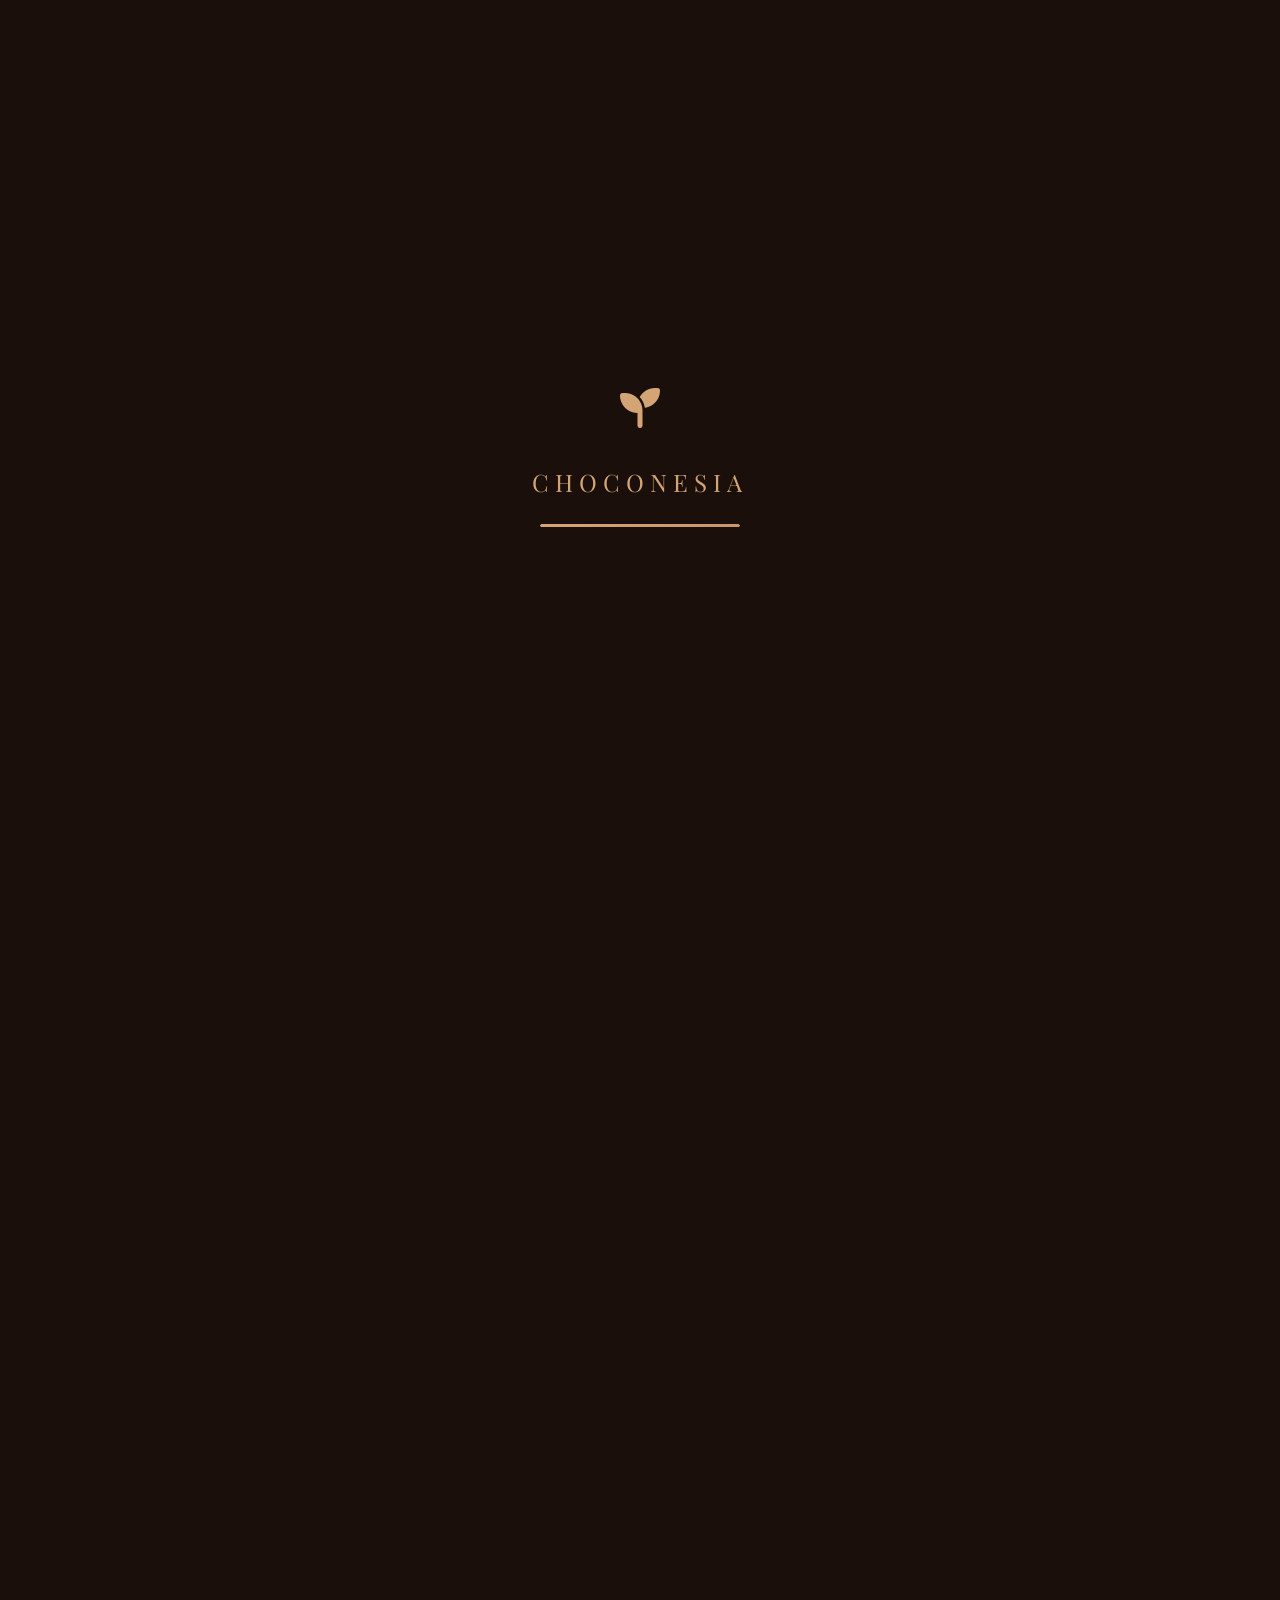
==== index.html @ 1f9de623 "first commit" ====
<!DOCTYPE html>
<html lang="id" data-theme="dark">

<head>
  <meta charset="UTF-8">
  <meta name="viewport" content="width=device-width, initial-scale=1.0">
  <title>ChocoNesia — Cokelat Premium Nusantara</title>
  <meta name="description"
    content="ChocoNesia — Platform digital premium untuk hilirisasi kakao Indonesia. Dari petani lokal ke konsumen global.">
  <link rel="preconnect" href="https://fonts.googleapis.com">
  <link
    href="https://fonts.googleapis.com/css2?family=Playfair+Display:wght@400;600;700&family=Inter:wght@300;400;500;600;700&display=swap"
    rel="stylesheet">
  <link rel="stylesheet" href="https://cdn.jsdelivr.net/npm/locomotive-scroll@4.1.4/dist/locomotive-scroll.min.css">
  <link rel="stylesheet" href="https://cdnjs.cloudflare.com/ajax/libs/font-awesome/6.5.1/css/all.min.css">
  <link rel="stylesheet" href="css/style.css">
</head>

<body>
  <!-- LOADING SCREEN -->
  <div id="loading-screen">
    <div class="loader-bean">
      <i class="fas fa-seedling"></i>
    </div>
    <p class="loader-text">ChocoNesia</p>
    <div class="loader-bar">
      <div class="loader-bar-fill"></div>
    </div>
  </div>

  <!-- NAVBAR -->
  <nav id="navbar">
    <div class="nav-inner container">
      <a href="#hero" class="nav-logo">
        <i class="fas fa-crown"></i> ChocoNesia
      </a>
      <ul id="nav-menu" class="nav-menu">
        <li><a href="#hero" class="nav-link">Beranda</a></li>
        <li><a href="#products" class="nav-link">Produk</a></li>
        <li><a href="#about" class="nav-link">Tentang</a></li>
        <li><a href="#timeline" class="nav-link">Proses</a></li>
        <li><a href="#testimonials" class="nav-link">Testimoni</a></li>
        <li><a href="#faq" class="nav-link">FAQ</a></li>
        <li><a href="#contact" class="nav-link">Kontak</a></li>
      </ul>
      <div class="nav-actions">
        <button id="theme-toggle" class="theme-btn" aria-label="Toggle theme">
          <i class="fas fa-moon"></i>
        </button>
        <button id="hamburger" class="hamburger" aria-label="Menu">
          <span></span><span></span><span></span>
        </button>
      </div>
    </div>
  </nav>
  <div id="scroll-bar" class="scroll-bar"></div>

  <div data-scroll-container id="scroll-container">

    <!-- HERO -->
    <section id="hero" class="hero">
      <div class="hero-particles" id="hero-particles"></div>
      <div class="container hero-content">
        <span class="hero-badge">Premium Chocolate Since 2024</span>
        <h1 class="hero-title">
          Cokelat Premium<br>
          <span class="hero-title-accent">Nusantara</span>
        </h1>
        <p class="hero-desc">
          Menghubungkan petani kakao Indonesia dengan dunia melalui cokelat premium<br>
          berkualitas internasional — dari biji ke batangan cokelat.
        </p>
        <div class="hero-actions">
          <a href="#products" class="btn-primary">Jelajahi Produk <i class="fas fa-arrow-right"></i></a>
          <a href="#about" class="btn-outline">Tentang Kami <i class="fas fa-play-circle"></i></a>
        </div>
      </div>
      <!-- Cocoa Bean 3D -->
      <div class="cocoa-bean bean-main" data-depth="1.0" data-rotate="30"></div>
      <div class="cocoa-bean bean-lg-1" data-depth="0.85" data-rotate="-25"></div>
      <div class="cocoa-bean bean-lg-2" data-depth="0.8" data-rotate="50"></div>
      <div class="cocoa-bean bean-md-1" data-depth="0.65" data-rotate="10"></div>
      <div class="cocoa-bean bean-md-2" data-depth="0.6" data-rotate="-40"></div>
      <div class="cocoa-bean bean-md-3" data-depth="0.55" data-rotate="60"></div>
      <div class="cocoa-bean bean-sm-1" data-depth="0.4" data-rotate="-15"></div>
      <div class="cocoa-bean bean-sm-2" data-depth="0.35" data-rotate="20"></div>
      <div class="cocoa-bean bean-tn-1" data-depth="0.2" data-rotate="-55"></div>
      <div class="cocoa-bean bean-tn-2" data-depth="0.15" data-rotate="35"></div>
      <div class="scroll-indicator">
        <span>Scroll</span>
        <i class="fas fa-chevron-down"></i>
      </div>
    </section>

    <!-- PRODUCTS -->
    <section id="products" class="section products">
      <div class="container">
        <div class="section-header">
          <span class="section-tag">Koleksi</span>
          <h2>Produk Premium Kami</h2>
          <p>Setiap produk dibuat dari kakao pilihan petani Indonesia dengan standar kualitas internasional.</p>
        </div>
        <div id="products-grid" class="products-grid"></div>
      </div>
    </section>

    <!-- ABOUT -->
    <section id="about" class="section about">
      <div class="container">
        <div class="about-grid">
          <div class="about-image">
            <div class="about-img-wrapper">
              <img src="https://cdn.britannica.com/60/190360-050-0A5E06CB/Cocoa-powder-cocoa-beans.jpg" alt="Cocoa beans"
                loading="lazy">
              <div class="about-exp-badge">
                <span class="about-exp-num">12+</span>
                <span>Tahun Pengalaman</span>
              </div>
            </div>
          </div>
          <div class="about-text">
            <span class="section-tag">Tentang Kami</span>
            <h2>Membangun Ekosistem Kakao Indonesia</h2>
            <p>ChocoNesia lahir dari keprihatinan terhadap ketimpangan dalam industri kakao Indonesia. Selama
              bertahun-tahun, petani kakao hanya menerima sebagian kecil dari nilai produk akhir, sementara sebagian
              besar dinikmati oleh negara lain.</p>
            <p>Kami hadir sebagai platform digital premium yang menghubungkan petani kakao Nusantara dengan konsumen
              global — memastikan setiap biji kakao dihargai dengan layak.</p>
            <div class="about-stats">
              <div><strong>500+</strong><span>Petani Binaan</span></div>
              <div><strong>15</strong><span>Daerah Asal</span></div>
              <div><strong>50+</strong><span>Produk Premium</span></div>
            </div>
          </div>
        </div>
      </div>
    </section>

    <!-- TIMELINE -->
    <section id="timeline" class="section timeline">
      <div class="container">
        <div class="section-header">
          <span class="section-tag">Proses</span>
          <h2>Perjalanan Biji Kakao</h2>
          <p>Dari perkebunan petani mandiri hingga menjadi produk cokelat premium di tangan konsumen.</p>
        </div>
        <div id="timeline-container" class="timeline-container"></div>
      </div>
    </section>

    <!-- STATISTICS -->
    <section id="statistics" class="section statistics">
      <div class="container">
        <div class="section-header">
          <span class="section-tag">Data</span>
          <h2>Produksi Kakao Nasional</h2>
          <p>Indonesia adalah salah satu produsen kakao terbesar di dunia, dengan potensi yang terus dikembangkan
            melalui inovasi dan hilirisasi.</p>
        </div>
        <div class="stats-grid">
          <div class="stat-card">
            <i class="fas fa-seedling"></i>
            <span class="counter-number" data-target="1.5">0</span>
            <span class="stat-unit">Juta Ton</span>
            <p>Produksi Tahunan</p>
          </div>
          <div class="stat-card">
            <i class="fas fa-users"></i>
            <span class="counter-number" data-target="1.8">0</span>
            <span class="stat-unit">Juta</span>
            <p>Petani Kakao</p>
          </div>
          <div class="stat-card">
            <i class="fas fa-globe-asia"></i>
            <span class="counter-number" data-target="3">0</span>
            <span class="stat-unit">Terbesar</span>
            <p>Produsen Dunia</p>
          </div>
        </div>
        <canvas id="production-chart" width="1100" height="400"></canvas>
      </div>
    </section>

    <!-- TESTIMONIALS -->
    <section id="testimonials" class="section testimonials">
      <div class="container">
        <div class="section-header">
          <span class="section-tag">Testimoni</span>
          <h2>Kata Mereka Tentang ChocoNesia</h2>
          <p>Dari chef internasional hingga petani lokal — semua merasakan dampak positif ChocoNesia.</p>
        </div>
        <div id="testimonials-grid" class="testimonials-grid"></div>
      </div>
    </section>

    <!-- FAQ -->
    <section id="faq" class="section faq">
      <div class="container">
        <div class="section-header">
          <span class="section-tag">Tanya Jawab</span>
          <h2>Pertanyaan Umum</h2>
          <p>Temukan jawaban untuk pertanyaan yang sering diajukan tentang ChocoNesia.</p>
        </div>
        <div id="faq-list" class="faq-list"></div>
      </div>
    </section>

    <!-- CONTACT -->
    <section id="contact" class="section contact">
      <div class="container">
        <div class="contact-grid">
          <div class="contact-info">
            <span class="section-tag">Kontak</span>
            <h2>Terhubung Dengan Kami</h2>
            <p>Punya pertanyaan atau ingin bermitra? Jangan ragu untuk menghubungi tim ChocoNesia.</p>
            <div class="contact-item"><i class="fas fa-map-marker-alt"></i><span>Jakarta, Indonesia</span></div>
            <div class="contact-item"><i class="fas fa-envelope"></i><span>hello@choconesia.id</span></div>
            <div class="contact-item"><i class="fas fa-phone"></i><span>+62 812 3456 7890</span></div>
          </div>
          <form class="contact-form">
            <input type="text" placeholder="Nama Anda" required>
            <input type="email" placeholder="Email Anda" required>
            <textarea rows="4" placeholder="Pesan Anda" required></textarea>
            <button type="submit" class="btn-primary">Kirim Pesan <i class="fas fa-paper-plane"></i></button>
          </form>
        </div>
      </div>
    </section>

    <!-- FOOTER -->
    <footer class="footer">
      <div class="container footer-grid">
        <div class="footer-brand">
          <i class="fas fa-crown footer-logo-icon"></i>
          <h3>ChocoNesia</h3>
          <p>Premium Chocolate Nusantara — menghubungkan petani kakao Indonesia dengan dunia.</p>
          <div class="footer-social">
            <a href="#" aria-label="Instagram"><i class="fab fa-instagram"></i></a>
            <a href="#" aria-label="Facebook"><i class="fab fa-facebook-f"></i></a>
            <a href="#" aria-label="Twitter"><i class="fab fa-twitter"></i></a>
            <a href="#" aria-label="TikTok"><i class="fab fa-tiktok"></i></a>
          </div>
        </div>
        <div class="footer-links">
          <h4>Navigasi</h4>
          <a href="#hero">Beranda</a>
          <a href="#products">Produk</a>
          <a href="#about">Tentang</a>
          <a href="#timeline">Proses</a>
          <a href="#faq">FAQ</a>
        </div>
        <div class="footer-links">
          <h4>Layanan</h4>
          <a href="#">Pemesanan</a>
          <a href="#">Pengiriman</a>
          <a href="#">Retur</a>
          <a href="#">Mitra Petani</a>
        </div>
        <div class="footer-newsletter">
          <h4>Newsletter</h4>
          <p>Dapatkan info terbaru tentang produk dan inovasi kakao.</p>
          <div class="newsletter-form">
            <input type="email" placeholder="Email Anda">
            <button><i class="fas fa-arrow-right"></i></button>
          </div>
        </div>
      </div>
      <div class="footer-bottom">
        <p>&copy; 2026 ChocoNesia. All rights reserved. Dibuat dengan <i class="fas fa-heart"></i> untuk kakao
          Indonesia.</p>
      </div>
    </footer>

  </div>

  <!-- PRODUCT MODAL -->
  <div id="product-modal" class="modal">
    <div class="modal-overlay"></div>
    <div class="modal-content">
      <button id="modal-close" class="modal-close"><i class="fas fa-times"></i></button>
      <div id="modal-body"></div>
    </div>
  </div>

  <!-- BACK TO TOP -->
  <button id="back-to-top" class="back-to-top"><i class="fas fa-arrow-up"></i></button>

  <script src="https://cdn.jsdelivr.net/npm/chart.js@4.4.0/dist/chart.umd.min.js"></script>
  <script src="https://cdnjs.cloudflare.com/ajax/libs/vanilla-tilt/1.8.1/vanilla-tilt.min.js"></script>
  <script src="https://cdnjs.cloudflare.com/ajax/libs/gsap/3.12.5/gsap.min.js"></script>
  <script src="https://cdnjs.cloudflare.com/ajax/libs/gsap/3.12.5/ScrollTrigger.min.js"></script>
  <script src="https://cdn.jsdelivr.net/npm/locomotive-scroll@4.1.4/dist/locomotive-scroll.min.js"></script>
  <script src="js/script.js"></script>
</body>

</html>
---- css/style.css ----
/* ===== RESET & BASE ===== */
/* Menghapus margin/padding bawaan browser */
*, *::before, *::after {
  margin: 0;
  padding: 0;
  box-sizing: border-box;
}

html {
  scroll-behavior: smooth;
  overflow-x: hidden;
}

body {
  font-family: 'Inter', sans-serif;
  font-size: 17px;
  line-height: 1.8;
  background: var(--bg-primary);
  color: var(--text-primary);
  transition: background .5s ease, color .5s ease;
  overflow-x: hidden;
}

body.loading {
  overflow: hidden;
  height: 100vh;
}

img {
  max-width: 100%;
  display: block;
}

a {
  text-decoration: none;
  color: inherit;
}

ul {
  list-style: none;
}

button {
  cursor: pointer;
  border: none;
  background: none;
  font-family: inherit;
  font-size: inherit;
}

/* Container biar konten ga nempel ke tepi */
.container {
  width: 100%;
  max-width: 1200px;
  margin: 0 auto;
  padding: 0 24px;
}

/* Setiap section dikasih jarak atas-bawah */
.section {
  padding: 100px 0;
}

/* Header di setiap section (judul + deskripsi) */
.section-header {
  text-align: center;
  max-width: 640px;
  margin: 0 auto 60px;
}

.section-header h2 {
  font-family: 'Playfair Display', serif;
  font-size: clamp(28px, 4vw, 42px);
  color: var(--heading-color);
  margin-bottom: 14px;
  line-height: 1.3;
}

.section-header p {
  color: var(--text-secondary);
  font-size: 17px;
  line-height: 1.8;
}

/* Label kecil di atas judul section (contoh: "Koleksi", "Tentang Kami") */
.section-tag {
  display: inline-block;
  font-size: 13px;
  font-weight: 600;
  letter-spacing: 3px;
  text-transform: uppercase;
  color: var(--accent);
  margin-bottom: 12px;
}

/* ===== CSS VARIABLES ===== */
/* --bg-primary: warna latar utama */
/* --bg-secondary: warna latar kedua (selang-seling biar ga monoton) */
/* --accent: warna aksen (cokelat emas) */

:root {
  --bg-primary: #faf0e6;
  --bg-secondary: #f5e6d3;
  --bg-card: #ffffff;
  --text-primary: #2c1810;
  --text-secondary: #7a5a4a;
  --heading-color: #2c1810;
  --accent: #c9956b;
  --accent-hover: #b8855a;
  --accent-light: rgba(201, 149, 107, 0.12);
  --border-color: rgba(44, 24, 16, 0.08);
  --shadow: 0 4px 24px rgba(44, 24, 16, 0.06);
  --shadow-hover: 0 12px 48px rgba(44, 24, 16, 0.12);
  --navbar-bg: rgba(250, 240, 230, 0.85);
  --nav-link-hover: #c9956b;
  --modal-overlay: rgba(44, 24, 16, 0.5);
  --footer-bg: #2c1810;
  --footer-text: #d4a574;
  --btn-primary-text: #2c1810;
  --hero-overlay: linear-gradient(180deg, rgba(250,240,230,0) 0%, transparent 50%, rgba(250,240,230,0.4) 100%);
  --section-gradient: linear-gradient(180deg, var(--bg-secondary), var(--bg-primary));
  --section-gradient-alt: linear-gradient(180deg, var(--bg-primary), var(--bg-secondary));
}

/* Mode gelap: semua warna jadi lebih soft */
[data-theme="dark"] {
  --bg-primary: #1a0f0a;
  --bg-secondary: #2c1810;
  --bg-card: #3d2217;
  --text-primary: #f5e6d3;
  --text-secondary: #c4a692;
  --heading-color: #f5e6d3;
  --accent: #d4a574;
  --accent-hover: #c9956b;
  --accent-light: rgba(212, 165, 116, 0.12);
  --border-color: rgba(245, 230, 211, 0.08);
  --shadow: 0 4px 24px rgba(0, 0, 0, 0.2);
  --shadow-hover: 0 12px 48px rgba(0, 0, 0, 0.3);
  --navbar-bg: rgba(26, 15, 10, 0.85);
  --nav-link-hover: #d4a574;
  --modal-overlay: rgba(0, 0, 0, 0.6);
  --footer-bg: #0d0705;
  --footer-text: #c9956b;
  --btn-primary-text: #2c1810;
  --hero-overlay: linear-gradient(180deg, rgba(26,15,10,0) 0%, transparent 50%, rgba(26,15,10,0.6) 100%);
  --section-gradient: linear-gradient(180deg, var(--bg-secondary), var(--bg-primary));
  --section-gradient-alt: linear-gradient(180deg, var(--bg-primary), var(--bg-secondary));
}

/* ===== LOADING SCREEN ===== */
/* Tampilan "ChocoNesia" saat pertama buka website */
#loading-screen {
  position: fixed;
  inset: 0;
  z-index: 10000;
  display: flex;
  flex-direction: column;
  align-items: center;
  justify-content: center;
  background: var(--bg-primary);
  transition: opacity .6s ease, visibility .6s ease;
}

#loading-screen.loaded {
  opacity: 0;
  visibility: hidden;
  pointer-events: none;
}

.loader-bean {
  font-size: 40px;
  color: var(--accent);
  animation: loaderPulse 1s ease-in-out infinite;
}

@keyframes loaderPulse {
  0%, 100% { transform: scale(1); }
  50% { transform: scale(1.25); }
}

.loader-text {
  font-family: 'Playfair Display', serif;
  font-size: 24px;
  color: var(--accent);
  margin-top: 16px;
  letter-spacing: 6px;
  text-transform: uppercase;
}

.loader-bar {
  width: 200px;
  height: 3px;
  background: var(--border-color);
  border-radius: 2px;
  margin-top: 20px;
  overflow: hidden;
}

.loader-bar-fill {
  width: 0;
  height: 100%;
  background: linear-gradient(90deg, var(--accent), #c9956b);
  border-radius: 2px;
  animation: loaderFill 2s ease forwards;
}

@keyframes loaderFill {
  0% { width: 0%; }
  100% { width: 100%; }
}

/* ===== NAVBAR ===== */
/* Navigasi di atas, bentuknya pill (rounded) */
#navbar {
  position: fixed;
  top: 20px;
  left: 24px;
  right: 24px;
  z-index: 9999;
  display: flex;
  justify-content: center;
  transition: all .4s ease;
  pointer-events: none;
}

.nav-inner {
  width: 100%;
  max-width: 1200px;
  display: flex;
  align-items: center;
  justify-content: space-between;
  padding: 10px 24px;
  border-radius: 100px;
  background: transparent;
  border: 1px solid var(--border-color);
  transition: all .4s ease;
  position: relative;
  pointer-events: auto;
  overflow: hidden;
}

/* Efek kaca (glassmorphism) pas discroll */
#navbar.scrolled .nav-inner {
  background: var(--navbar-bg);
  backdrop-filter: blur(24px);
  -webkit-backdrop-filter: blur(24px);
  box-shadow: var(--shadow);
  border-color: var(--accent-light);
}

.nav-logo {
  font-family: 'Playfair Display', serif;
  font-size: 22px;
  font-weight: 700;
  display: flex;
  align-items: center;
  gap: 10px;
  color: var(--heading-color);
}

.nav-logo i {
  color: var(--accent);
  font-size: 18px;
}

.nav-menu {
  display: flex;
  align-items: center;
  gap: 24px;
}

.nav-link {
  font-size: 14px;
  font-weight: 500;
  color: var(--text-secondary);
  transition: color .3s;
  position: relative;
  padding: 4px 0;
}

/* Garis bawah pas hover/aktif */
.nav-link::after {
  content: '';
  position: absolute;
  bottom: 0;
  left: 0;
  width: 0;
  height: 2px;
  background: var(--accent);
  transition: width .3s;
  border-radius: 2px;
}

.nav-link:hover,
.nav-link.active {
  color: var(--nav-link-hover);
}

.nav-link.active::after,
.nav-link:hover::after {
  width: 100%;
}

.nav-actions {
  display: flex;
  align-items: center;
  gap: 10px;
}

/* Tombol ganti tema (dark/light) */
.theme-btn {
  width: 38px;
  height: 38px;
  display: flex;
  align-items: center;
  justify-content: center;
  border-radius: 50%;
  color: var(--text-secondary);
  font-size: 16px;
  transition: all .3s;
  background: var(--accent-light);
}

.theme-btn:hover {
  color: var(--accent);
  background: var(--accent-light);
}

/* Tombol menu (hamburger) untuk HP */
.hamburger {
  display: none;
  flex-direction: column;
  gap: 5px;
  padding: 4px;
  cursor: pointer;
}

.hamburger span {
  width: 24px;
  height: 2px;
  background: var(--heading-color);
  border-radius: 2px;
  transition: all .3s;
}

.hamburger.active span:nth-child(1) {
  transform: rotate(45deg) translate(5px, 5px);
}

.hamburger.active span:nth-child(2) {
  opacity: 0;
}

.hamburger.active span:nth-child(3) {
  transform: rotate(-45deg) translate(5px, -5px);
}

/* Progress bar di atas halaman */
.scroll-bar {
  position: fixed;
  top: 0;
  left: 0;
  height: 3px;
  background: var(--accent);
  width: 0;
  transition: width .1s;
  z-index: 10000;
  border-radius: 0 2px 2px 0;
}

/* ===== HERO ===== */
/* Bagian pertama yang dilihat user */
.hero {
  min-height: 100vh;
  display: flex;
  align-items: center;
  justify-content: center;
  position: relative;
  overflow: hidden;
  background: var(--bg-primary);
  perspective: 1000px;
}

/* Lapisan overlay biar teks lebih terbaca */
.hero::before {
  content: '';
  position: absolute;
  inset: 0;
  background: var(--hero-overlay);
  z-index: 1;
}

.hero-particles {
  position: absolute;
  inset: 0;
  z-index: 1;
  pointer-events: none;
}

.particle {
  position: absolute;
  border-radius: 50%;
  background: var(--accent);
  opacity: 0;
  animation: particleFloat 8s ease-in-out infinite;
}

@keyframes particleFloat {
  0%, 100% { opacity: 0; transform: translateY(0); }
  25% { opacity: 0.4; transform: translateY(-30px); }
  50% { opacity: 0.2; transform: translateY(-60px); }
  75% { opacity: 0.3; transform: translateY(-30px); }
}

.hero-content {
  position: relative;
  z-index: 2;
  text-align: center;
  max-width: 800px;
  padding-top: 80px;
}

.hero-badge {
  display: inline-block;
  padding: 8px 20px;
  background: var(--accent-light);
  color: var(--accent);
  font-size: 13px;
  font-weight: 600;
  letter-spacing: 2px;
  text-transform: uppercase;
  border-radius: 100px;
  margin-bottom: 24px;
}

.hero-title {
  font-family: 'Playfair Display', serif;
  font-size: clamp(36px, 6vw, 72px);
  font-weight: 700;
  color: var(--heading-color);
  line-height: 1.1;
  margin-bottom: 20px;
}

.hero-title-accent {
  background: linear-gradient(135deg, var(--accent), #b8855a);
  -webkit-background-clip: text;
  -webkit-text-fill-color: transparent;
  background-clip: text;
}

.hero-desc {
  font-size: clamp(15px, 1.2vw, 18px);
  color: var(--text-secondary);
  line-height: 1.8;
  margin-bottom: 36px;
}

.hero-actions {
  display: flex;
  gap: 16px;
  justify-content: center;
  flex-wrap: wrap;
}

/* Tombol utama */
.btn-primary {
  display: inline-flex;
  align-items: center;
  gap: 8px;
  padding: 14px 32px;
  background: var(--accent);
  color: var(--btn-primary-text);
  font-weight: 600;
  font-size: 15px;
  border-radius: 100px;
  transition: all .3s;
  border: 2px solid var(--accent);
}

.btn-primary:hover {
  background: var(--accent-hover);
  transform: translateY(-2px);
  box-shadow: 0 8px 24px rgba(201, 149, 107, 0.3);
}

/* Tombol outline (border aja) */
.btn-outline {
  display: inline-flex;
  align-items: center;
  gap: 8px;
  padding: 14px 32px;
  color: var(--accent);
  font-weight: 600;
  font-size: 15px;
  border-radius: 100px;
  transition: all .3s;
  border: 2px solid var(--accent);
}

.btn-outline:hover {
  background: var(--accent);
  color: var(--btn-primary-text);
  transform: translateY(-2px);
}

/* Animasi panah "Scroll" di bawah hero */
.scroll-indicator {
  position: absolute;
  bottom: 40px;
  left: 50%;
  transform: translateX(-50%);
  z-index: 2;
  display: flex;
  flex-direction: column;
  align-items: center;
  gap: 6px;
  color: var(--text-secondary);
  font-size: 12px;
  letter-spacing: 2px;
  text-transform: uppercase;
  animation: bounce 2s infinite;
}

@keyframes bounce {
  0%, 100% { transform: translateX(-50%) translateY(0); }
  50% { transform: translateX(-50%) translateY(8px); }
}

/* ===== COCOA BEANS ===== */
/* Biji kakao yang melayang di hero */
.cocoa-bean {
  position: absolute;
  z-index: 1;
  pointer-events: none;
  will-change: transform;
  border-radius: 50% 50% 50% 50% / 60% 60% 40% 40%;
  background: radial-gradient(ellipse at 35% 30%, #a0522d, #5c2e1a 45%, #3b1a0e 75%, #241009);
  box-shadow: inset -6px -4px 16px rgba(0, 0, 0, 0.5), inset 3px 3px 12px rgba(255, 200, 150, 0.08), 0 12px 40px rgba(0, 0, 0, 0.3);
  overflow: hidden;
}

/* Garis tengah biji kakao */
.cocoa-bean::before {
  content: '';
  position: absolute;
  top: 12%;
  left: 47%;
  width: 6%;
  height: 76%;
  background: linear-gradient(180deg, rgba(0, 0, 0, 0.15), rgba(0, 0, 0, 0.4) 30%, rgba(0, 0, 0, 0.5) 70%, rgba(0, 0, 0, 0.2));
  border-radius: 50%;
  transform: translateX(-50%);
  box-shadow: 2px 0 4px rgba(255, 255, 255, 0.04), -1px 0 3px rgba(0, 0, 0, 0.2);
}

/* Pantulan cahaya di biji kakao */
.cocoa-bean::after {
  content: '';
  position: absolute;
  top: 18%;
  left: 30%;
  width: 18%;
  height: 22%;
  background: radial-gradient(ellipse, rgba(255, 220, 180, 0.10), transparent 70%);
  border-radius: 50%;
  transform: rotate(-25deg);
}

/* Ukuran dan posisi masing-masing biji kakao */
.bean-main { top: 5%; right: 2%; width: 240px; height: 130px; opacity: 1; }
.bean-main::before { top: 10%; height: 80%; }
.bean-lg-1 { top: 18%; left: 3%; width: 170px; height: 92px; opacity: 0.85; }
.bean-lg-2 { bottom: 15%; right: 4%; width: 160px; height: 86px; opacity: 0.8; }
.bean-md-1 { top: 38%; left: 7%; width: 130px; height: 70px; opacity: 0.65; }
.bean-md-2 { top: 10%; right: 28%; width: 120px; height: 65px; opacity: 0.6; }
.bean-md-3 { bottom: 30%; left: 12%; width: 110px; height: 60px; opacity: 0.55; }
.bean-sm-1 { top: 52%; right: 2%; width: 80px; height: 44px; opacity: 0.4; }
.bean-sm-2 { bottom: 8%; left: 28%; width: 70px; height: 38px; opacity: 0.35; }
.bean-tn-1 { top: 2%; left: 20%; width: 50px; height: 28px; opacity: 0.2; }
.bean-tn-2 { bottom: 40%; right: 22%; width: 40px; height: 22px; opacity: 0.15; }

/* ===== PRODUCTS ===== */
/* Grid produk cokelat */
.products {
  background: var(--bg-secondary);
}

.products-grid {
  display: grid;
  grid-template-columns: repeat(auto-fill, minmax(260px, 1fr));
  gap: 28px;
}

.product-card {
  background: var(--bg-card);
  border-radius: 20px;
  overflow: hidden;
  box-shadow: var(--shadow);
  transition: all .4s;
  cursor: pointer;
  padding: 24px;
  text-align: center;
  border: 1px solid var(--border-color);
}

.product-card:hover {
  transform: translateY(-8px);
  box-shadow: var(--shadow-hover);
}

.product-card img {
  width: 100%;
  height: 200px;
  object-fit: cover;
  border-radius: 14px;
  margin-bottom: 18px;
}

.product-card h3 {
  font-family: 'Playfair Display', serif;
  font-size: 18px;
  color: var(--heading-color);
  margin-bottom: 8px;
}

.product-desc {
  font-size: 14px;
  color: var(--text-secondary);
  margin-bottom: 14px;
  line-height: 1.7;
  display: -webkit-box;
  -webkit-line-clamp: 2;
  -webkit-box-orient: vertical;
  overflow: hidden;
}

.product-price {
  display: block;
  font-size: 20px;
  font-weight: 700;
  color: var(--accent);
  margin-bottom: 16px;
}

.btn-detail {
  padding: 10px 24px;
  background: var(--accent);
  color: var(--btn-primary-text);
  font-weight: 600;
  font-size: 14px;
  border-radius: 100px;
  transition: all .3s;
  border: 2px solid var(--accent);
}

.btn-detail:hover {
  background: var(--accent-hover);
  transform: translateY(-2px);
}

/* ===== MODAL ===== */
/* Popup detail produk */
.modal {
  position: fixed;
  inset: 0;
  z-index: 10001;
  display: flex;
  align-items: center;
  justify-content: center;
  opacity: 0;
  visibility: hidden;
  transition: all .4s;
}

.modal.active {
  opacity: 1;
  visibility: visible;
}

.modal-overlay {
  position: absolute;
  inset: 0;
  background: var(--modal-overlay);
}

.modal-content {
  position: relative;
  background: var(--bg-card);
  border-radius: 24px;
  padding: 40px;
  max-width: 520px;
  width: 90%;
  max-height: 85vh;
  overflow-y: auto;
  box-shadow: 0 24px 80px rgba(0, 0, 0, 0.3);
  transform: scale(0.9) translateY(20px);
  transition: all .4s;
  border: 1px solid var(--border-color);
}

.modal.active .modal-content {
  transform: scale(1) translateY(0);
}

.modal-close {
  position: absolute;
  top: 16px;
  right: 20px;
  font-size: 22px;
  color: var(--text-secondary);
  transition: color .3s;
  z-index: 2;
  width: 36px;
  height: 36px;
  display: flex;
  align-items: center;
  justify-content: center;
  border-radius: 50%;
  background: var(--bg-secondary);
}

.modal-close:hover {
  color: var(--accent);
}

#modal-body img {
  width: 100%;
  height: 220px;
  object-fit: cover;
  border-radius: 14px;
  margin-bottom: 20px;
}

#modal-body h2 {
  font-family: 'Playfair Display', serif;
  font-size: 24px;
  color: var(--heading-color);
  margin-bottom: 8px;
}

.modal-price {
  font-size: 22px;
  font-weight: 700;
  color: var(--accent);
  margin-bottom: 14px;
}

.modal-desc {
  color: var(--text-secondary);
  font-size: 15px;
  line-height: 1.7;
  margin-bottom: 18px;
}

.modal-list {
  list-style: disc;
  padding-left: 20px;
}

.modal-list li {
  color: var(--text-secondary);
  padding: 4px 0;
  font-size: 14px;
}

/* ===== ABOUT ===== */
/* Section tentang perusahaan */
.about-grid {
  display: grid;
  grid-template-columns: 1fr 1fr;
  gap: 60px;
  align-items: center;
}

.about-img-wrapper {
  position: relative;
  border-radius: 24px;
  overflow: hidden;
  box-shadow: var(--shadow);
}

.about-img-wrapper img {
  width: 100%;
  height: 420px;
  object-fit: cover;
  transition: transform .6s;
}

.about-img-wrapper:hover img {
  transform: scale(1.04);
}

.about-exp-badge {
  position: absolute;
  bottom: 24px;
  right: 24px;
  background: var(--accent);
  color: var(--btn-primary-text);
  padding: 16px 20px;
  border-radius: 16px;
  text-align: center;
}

.about-exp-num {
  display: block;
  font-size: 28px;
  font-weight: 700;
  font-family: 'Playfair Display', serif;
}

.about-exp-badge span:last-child {
  font-size: 11px;
  font-weight: 500;
  text-transform: uppercase;
  letter-spacing: 1px;
}

.about-text h2 {
  font-family: 'Playfair Display', serif;
  font-size: clamp(24px, 3.5vw, 38px);
  color: var(--heading-color);
  margin: 12px 0 16px;
  line-height: 1.2;
}

.about-text p {
  color: var(--text-secondary);
  font-size: 16px;
  line-height: 1.8;
  margin-bottom: 12px;
}

.about-stats {
  display: grid;
  grid-template-columns: repeat(3, 1fr);
  gap: 16px;
  margin-top: 24px;
}

.about-stats div {
  background: var(--accent-light);
  padding: 16px;
  border-radius: 14px;
  text-align: center;
}

.about-stats strong {
  display: block;
  font-family: 'Playfair Display', serif;
  font-size: 22px;
  color: var(--accent);
}

.about-stats span {
  font-size: 12px;
  color: var(--text-secondary);
  letter-spacing: 1px;
  text-transform: uppercase;
}

/* ===== TIMELINE ===== */
/* Garis waktu perjalanan biji kakao */
.timeline {
  background: var(--bg-secondary);
}

.timeline-container {
  position: relative;
  max-width: 800px;
  margin: 0 auto;
  padding: 0 20px;
}

/* Garis vertikal di tengah */
.timeline-container::before {
  content: '';
  position: absolute;
  left: 50%;
  transform: translateX(-50%);
  width: 3px;
  height: 100%;
  background: linear-gradient(180deg, var(--accent), transparent);
}

.timeline-item {
  display: flex;
  align-items: flex-start;
  margin-bottom: 48px;
  position: relative;
}

/* Titik bulat di garis timeline */
.timeline-item::before {
  content: '';
  position: absolute;
  left: 50%;
  transform: translateX(-50%);
  width: 16px;
  height: 16px;
  background: var(--accent);
  border-radius: 50%;
  top: 8px;
  z-index: 2;
  border: 4px solid var(--bg-secondary);
  box-shadow: 0 0 0 2px var(--accent), 0 0 0 6px rgba(0,0,0,0.06);
}

/* Bergantian kiri-kanan */
.timeline-item:nth-child(odd) {
  flex-direction: row;
  padding-right: calc(50% + 40px);
}

.timeline-item:nth-child(even) {
  flex-direction: row-reverse;
  padding-left: calc(50% + 40px);
}

.timeline-content {
  background: var(--bg-card);
  padding: 24px;
  border-radius: 16px;
  box-shadow: var(--shadow);
  border: 1px solid var(--border-color);
  width: 100%;
  opacity: 0;
  transform: translateY(20px);
  transition: all .6s ease;
}

.timeline-item.revealed .timeline-content {
  opacity: 1;
  transform: translateY(0);
}

.timeline-year {
  font-size: 12px;
  font-weight: 600;
  color: var(--accent);
  letter-spacing: 2px;
  text-transform: uppercase;
}

.timeline-content h3 {
  font-family: 'Playfair Display', serif;
  font-size: 18px;
  color: var(--heading-color);
  margin: 6px 0 8px;
}

.timeline-content p {
  font-size: 15px;
  color: var(--text-secondary);
  line-height: 1.7;
}

.timeline-icon {
  position: absolute;
  top: 4px;
  left: 50%;
  transform: translateX(-50%);
  width: 40px;
  height: 40px;
  display: flex;
  align-items: center;
  justify-content: center;
  border-radius: 50%;
  font-size: 16px;
  color: var(--accent);
  z-index: 3;
  margin-top: -28px;
}

/* ===== STATISTICS ===== */
/* Data produksi kakao */
.statistics {
  background: var(--section-gradient-alt);
}

.stats-grid {
  display: grid;
  grid-template-columns: repeat(3, 1fr);
  gap: 24px;
  max-width: 800px;
  margin: 0 auto 48px;
}

.stat-card {
  text-align: center;
  background: var(--bg-card);
  padding: 32px 20px;
  border-radius: 20px;
  box-shadow: var(--shadow);
  border: 1px solid var(--border-color);
  transition: all .4s;
}

.stat-card:hover {
  transform: translateY(-6px);
  box-shadow: var(--shadow-hover);
}

.stat-card i {
  font-size: 36px;
  color: var(--accent);
  margin-bottom: 12px;
}

.stat-card .counter-number {
  display: block;
  font-family: 'Playfair Display', serif;
  font-size: clamp(32px, 4vw, 48px);
  font-weight: 700;
  color: var(--heading-color);
}

.stat-unit {
  font-size: 14px;
  font-weight: 500;
  color: var(--accent);
  text-transform: uppercase;
  letter-spacing: 1px;
}

.stat-card p {
  font-size: 14px;
  color: var(--text-secondary);
  margin-top: 6px;
}

/* Grafik produksi */
#production-chart {
  max-width: 100%;
  display: block;
  border-radius: 12px;
}

/* ===== TESTIMONIALS ===== */
/* Kata orang tentang ChocoNesia */
.testimonials {
  background: linear-gradient(180deg, var(--bg-secondary), var(--bg-primary));
}

.testimonials-grid {
  display: grid;
  grid-template-columns: repeat(auto-fill, minmax(300px, 1fr));
  gap: 28px;
}

.testimonial-card {
  background: var(--bg-card);
  padding: 32px;
  border-radius: 20px;
  box-shadow: var(--shadow);
  border: 1px solid var(--border-color);
  transition: all .4s;
  position: relative;
}

.testimonial-card:hover {
  transform: translateY(-6px);
  box-shadow: var(--shadow-hover);
}

.quote {
  font-size: 60px;
  color: var(--accent);
  line-height: 1;
  margin-bottom: -16px;
  font-family: 'Playfair Display', serif;
  opacity: 0.4;
}

.testimonial-card p {
  color: var(--text-secondary);
  font-size: 15px;
  line-height: 1.8;
  margin-bottom: 20px;
  font-style: italic;
}

.testimonial-author {
  display: flex;
  align-items: center;
  gap: 14px;
  padding-top: 16px;
  border-top: 1px solid var(--border-color);
}

.avatar {
  width: 48px;
  height: 48px;
  border-radius: 50%;
  object-fit: cover;
  border: 2px solid var(--accent);
}

.testimonial-author h4 {
  font-size: 15px;
  color: var(--heading-color);
}

.testimonial-author span {
  font-size: 12px;
  color: var(--text-secondary);
}

/* ===== FAQ ===== */
/* Pertanyaan yang sering ditanyakan */
.faq {
  background: var(--bg-primary);
}

.faq-list {
  max-width: 720px;
  margin: 0 auto;
}

.faq-item {
  border: 1px solid var(--border-color);
  border-radius: 16px;
  margin-bottom: 12px;
  overflow: hidden;
  background: var(--bg-card);
  transition: all .3s;
}

.faq-item:hover {
  border-color: var(--accent);
}

.faq-question {
  width: 100%;
  display: flex;
  align-items: center;
  justify-content: space-between;
  padding: 18px 24px;
  font-size: 16px;
  font-weight: 500;
  color: var(--heading-color);
  text-align: left;
  transition: all .3s;
}

.faq-question:hover {
  color: var(--accent);
}

.faq-icon {
  font-size: 14px;
  transition: transform .3s;
  color: var(--accent);
}

.faq-item.active .faq-icon {
  transform: rotate(45deg);
}

/* Jawaban (di-hidden, muncul pas diklik) */
.faq-answer {
  max-height: 0;
  overflow: hidden;
  transition: max-height .4s ease;
}

.faq-answer-inner {
  padding: 0 24px 18px;
  font-size: 15px;
  color: var(--text-secondary);
  line-height: 1.8;
}

/* ===== CONTACT ===== */
.contact {
  background: var(--bg-secondary);
}

.contact-grid {
  display: grid;
  grid-template-columns: 1fr 1fr;
  gap: 60px;
}

.contact-info h2 {
  font-family: 'Playfair Display', serif;
  font-size: clamp(24px, 3vw, 36px);
  color: var(--heading-color);
  margin: 12px 0 16px;
  line-height: 1.2;
}

.contact-info > p {
  color: var(--text-secondary);
  font-size: 16px;
  line-height: 1.8;
  margin-bottom: 24px;
}

.contact-item {
  display: flex;
  align-items: center;
  gap: 14px;
  padding: 10px 0;
  color: var(--text-secondary);
  font-size: 15px;
}

.contact-item i {
  width: 20px;
  color: var(--accent);
  font-size: 18px;
}

/* Form kontak */
.contact-form {
  display: flex;
  flex-direction: column;
  gap: 16px;
}

.contact-form input,
.contact-form textarea {
  padding: 14px 18px;
  border: 2px solid var(--border-color);
  border-radius: 12px;
  font-size: 15px;
  font-family: 'Inter', sans-serif;
  background: var(--bg-primary);
  color: var(--text-primary);
  transition: all .3s;
  outline: none;
}

.contact-form input:focus,
.contact-form textarea:focus {
  border-color: var(--accent);
}

.contact-form input::placeholder,
.contact-form textarea::placeholder {
  color: var(--text-secondary);
  opacity: 0.6;
}

.contact-form .btn-primary {
  align-self: flex-start;
  border: none;
}

/* ===== FOOTER ===== */
.footer {
  background: var(--footer-bg);
  color: var(--footer-text);
  padding: 60px 0 0;
}

.footer-grid {
  display: grid;
  grid-template-columns: 2fr 1fr 1fr 1.5fr;
  gap: 40px;
}

.footer-brand h3 {
  font-family: 'Playfair Display', serif;
  font-size: 22px;
  margin: 12px 0 8px;
}

.footer-brand p {
  font-size: 14px;
  line-height: 1.7;
  opacity: 0.8;
}

.footer-logo-icon {
  font-size: 28px;
  color: var(--accent);
}

.footer-social {
  display: flex;
  gap: 12px;
  margin-top: 16px;
}

.footer-social a {
  width: 40px;
  height: 40px;
  display: flex;
  align-items: center;
  justify-content: center;
  border-radius: 50%;
  background: rgba(212, 165, 116, 0.1);
  color: var(--accent);
  transition: all .3s;
  font-size: 16px;
}

.footer-social a:hover {
  background: var(--accent);
  color: var(--footer-bg);
}

.footer-links h4 {
  font-size: 15px;
  font-weight: 600;
  margin-bottom: 16px;
  color: #f5e6d3;
}

.footer-links a {
  display: block;
  font-size: 14px;
  padding: 5px 0;
  opacity: 0.7;
  transition: all .3s;
}

.footer-links a:hover {
  opacity: 1;
  color: var(--accent);
  padding-left: 6px;
}

.footer-newsletter h4 {
  font-size: 15px;
  font-weight: 600;
  margin-bottom: 12px;
  color: #f5e6d3;
}

.footer-newsletter p {
  font-size: 14px;
  opacity: 0.7;
  margin-bottom: 14px;
  line-height: 1.7;
}

.newsletter-form {
  display: flex;
  border: 1px solid rgba(212, 165, 116, 0.2);
  border-radius: 100px;
  overflow: hidden;
}

.newsletter-form input {
  flex: 1;
  padding: 12px 16px;
  border: none;
  background: transparent;
  color: #f5e6d3;
  font-size: 14px;
  font-family: 'Inter', sans-serif;
  outline: none;
}

.newsletter-form input::placeholder {
  color: rgba(212, 165, 116, 0.4);
}

.newsletter-form button {
  padding: 12px 18px;
  background: var(--accent);
  color: var(--footer-bg);
  font-size: 16px;
  transition: all .3s;
}

.newsletter-form button:hover {
  background: var(--accent-hover);
}

.footer-bottom {
  text-align: center;
  padding: 24px 0;
  margin-top: 40px;
  border-top: 1px solid rgba(212, 165, 116, 0.1);
}

.footer-bottom p {
  font-size: 13px;
  opacity: 0.6;
}

.footer-bottom i {
  color: var(--accent);
}

/* ===== BACK TO TOP ===== */
/* Tombol kembali ke atas */
.back-to-top {
  position: fixed;
  bottom: 30px;
  right: 30px;
  width: 48px;
  height: 48px;
  border-radius: 50%;
  background: var(--accent);
  color: var(--btn-primary-text);
  font-size: 18px;
  display: flex;
  align-items: center;
  justify-content: center;
  box-shadow: 0 4px 16px rgba(201, 149, 107, 0.3);
  z-index: 999;
  opacity: 0;
  visibility: hidden;
  transform: translateY(12px);
  transition: all .3s;
}

.back-to-top.visible {
  opacity: 1;
  visibility: visible;
  transform: translateY(0);
}

.back-to-top:hover {
  background: var(--accent-hover);
  transform: translateY(-3px);
}

/* ===== RESPONSIVE ===== */
/* Tablet */
@media (max-width: 992px) {
  .about-grid,
  .contact-grid,
  .footer-grid {
    grid-template-columns: 1fr;
    gap: 40px;
  }
  .footer-grid {
    grid-template-columns: 1fr 1fr;
  }
  .cocoa-bean {
    display: none;
  }
  .bean-main {
    display: block;
  }
}

/* HP */
@media (max-width: 768px) {
  #navbar {
    top: 12px;
    left: 12px;
    right: 12px;
  }
  .nav-inner {
    padding: 8px 16px;
  }
  .nav-menu {
    position: fixed;
    top: 0;
    right: -100%;
    width: 280px;
    height: 100vh;
    background: var(--bg-primary);
    flex-direction: column;
    padding: 80px 28px 32px;
    gap: 20px;
    transition: right .4s;
    box-shadow: -8px 0 40px rgba(0, 0, 0, 0.15);
    z-index: 9998;
  }
  .nav-menu.active {
    right: 0;
  }
  .hamburger {
    display: flex;
  }
  .nav-link {
    font-size: 15px;
  }
  .hero-actions {
    flex-direction: column;
    align-items: center;
  }
  .about-grid,
  .contact-grid {
    grid-template-columns: 1fr;
    gap: 32px;
  }
  .stats-grid {
    grid-template-columns: 1fr;
    max-width: 360px;
  }
  .products-grid {
    grid-template-columns: repeat(auto-fill, minmax(220px, 1fr));
  }
  .timeline-item:nth-child(odd),
  .timeline-item:nth-child(even) {
    padding: 0 0 0 40px;
    flex-direction: row;
  }
  .timeline-container::before {
    left: 20px;
    transform: none;
  }
  .timeline-item::before {
    left: 20px;
    transform: none;
  }
  .timeline-icon {
    left: 20px;
    transform: none;
    margin-top: -28px;
  }
  .footer-grid {
    grid-template-columns: 1fr;
  }
  .section {
    padding: 60px 0;
  }
  .section-header {
    margin-bottom: 40px;
  }
}

/* HP kecil */
@media (max-width: 480px) {
  #navbar {
    top: 8px;
    left: 8px;
    right: 8px;
  }
  .nav-inner {
    padding: 6px 12px;
  }
  .nav-logo {
    font-size: 18px;
  }
  .nav-logo i {
    font-size: 15px;
  }
  .theme-btn {
    width: 34px;
    height: 34px;
    font-size: 14px;
  }
  .hero-title {
    font-size: clamp(28px, 10vw, 40px);
  }
  .products-grid {
    grid-template-columns: 1fr;
  }
  .testimonials-grid {
    grid-template-columns: 1fr;
  }
  .modal-content {
    padding: 24px;
  }
}

/* ===== LOCOMOTIVE SCROLLBAR ===== */
/* Scrollbar kustom untuk Locomotive Scroll */
.c-scrollbar {
  width: 6px;
}

.c-scrollbar_thumb {
  background: var(--accent);
  opacity: 0.3;
  border-radius: 3px;
  width: 4px;
  margin: 0 1px;
  transition: opacity .3s;
}

.c-scrollbar:hover .c-scrollbar_thumb {
  opacity: 0.6;
}

.has-scroll-scrolling .c-scrollbar_thumb {
  opacity: 0.5;
}
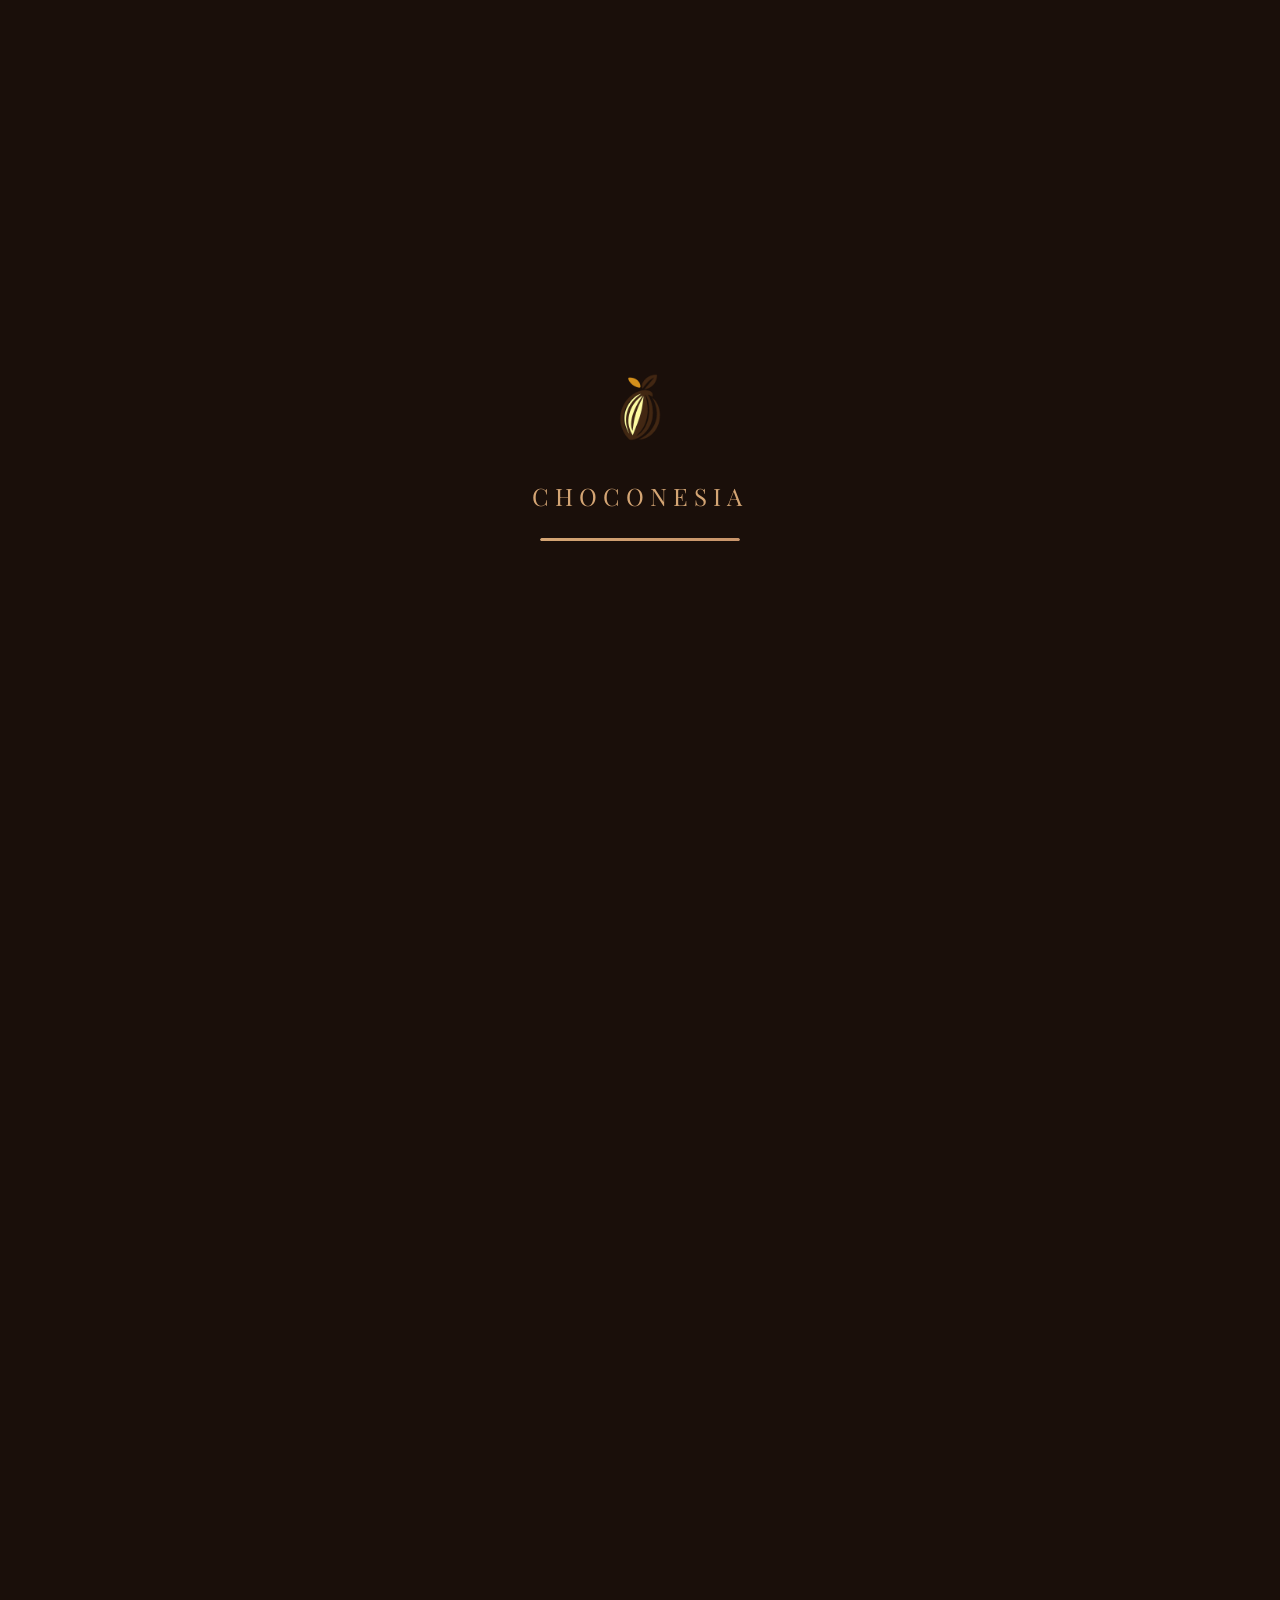
==== commit f9e3f115: "Menambahkan halaman produk" ====
--- a/index.html
+++ b/index.html
@@ -14,13 +14,15 @@
   <link rel="stylesheet" href="https://cdn.jsdelivr.net/npm/locomotive-scroll@4.1.4/dist/locomotive-scroll.min.css">
   <link rel="stylesheet" href="https://cdnjs.cloudflare.com/ajax/libs/font-awesome/6.5.1/css/all.min.css">
   <link rel="stylesheet" href="css/style.css">
+  <link rel="icon" href="logo/cocoa-icon-fix-fix.png">
 </head>
 
 <body>
   <!-- LOADING SCREEN -->
   <div id="loading-screen">
     <div class="loader-bean">
-      <i class="fas fa-seedling"></i>
+      <!-- <i class="fas fa-seedling"></i> -->
+       <img src="images/cocoa-removebg.png" alt="">
     </div>
     <p class="loader-text">ChocoNesia</p>
     <div class="loader-bar">
@@ -36,7 +38,7 @@
       </a>
       <ul id="nav-menu" class="nav-menu">
         <li><a href="#hero" class="nav-link">Beranda</a></li>
-        <li><a href="#products" class="nav-link">Produk</a></li>
+        <li><a href="produk.html" class="nav-link nav-to-produk">Produk</a></li>
         <li><a href="#about" class="nav-link">Tentang</a></li>
         <li><a href="#timeline" class="nav-link">Proses</a></li>
         <li><a href="#testimonials" class="nav-link">Testimoni</a></li>
@@ -101,6 +103,12 @@
           <p>Setiap produk dibuat dari kakao pilihan petani Indonesia dengan standar kualitas internasional.</p>
         </div>
         <div id="products-grid" class="products-grid"></div>
+        <div class="explore-btn-wrapper">
+          <a href="produk.html" class="btn-explore-all" id="btn-explore-all">
+            <span>Jelajahi Semua Produk</span>
+            <i class="fas fa-arrow-right"></i>
+          </a>
+        </div>
       </div>
     </section>
 
@@ -291,6 +299,8 @@
   <script src="https://cdnjs.cloudflare.com/ajax/libs/gsap/3.12.5/ScrollTrigger.min.js"></script>
   <script src="https://cdn.jsdelivr.net/npm/locomotive-scroll@4.1.4/dist/locomotive-scroll.min.js"></script>
   <script src="js/script.js"></script>
+
+  <div class="page-transition" id="page-transition"></div>
 </body>
 
 </html>
--- a/css/style.css
+++ b/css/style.css
@@ -167,10 +167,17 @@
   pointer-events: none;
 }
 
-.loader-bean {
+/* .loader-bean {
   font-size: 40px;
   color: var(--accent);
   animation: loaderPulse 1s ease-in-out infinite;
+} */
+
+.loader-bean img {
+  width: 100px;           /* ← sesuaikan ukuran */
+  height: 100px;
+  object-fit: contain;
+  animation: loaderPulse 1s ease-in-out infinite;  /* animasi tetap jalan */
 }
 
 @keyframes loaderPulse {
@@ -657,6 +664,70 @@
 .btn-detail:hover {
   background: var(--accent-hover);
   transform: translateY(-2px);
+}
+
+
+.explore-btn-wrapper {
+  display: flex;
+  justify-content: center;
+  margin-top: 56px;
+}
+
+.btn-explore-all {
+  position: relative;
+  display: inline-flex;
+  align-items: center;
+  gap: 10px;
+  padding: 16px 40px;
+  background: var(--accent);
+  color: #fff;
+  font-family: 'Inter', sans-serif;
+  font-size: 15px;
+  font-weight: 700;
+  border-radius: 100px;
+  text-decoration: none;
+  transition: transform 0.3s ease, background 0.3s ease;
+  box-shadow:
+    0 0 10px 2px rgba(255, 235, 180, 0.25),
+    0 0 22px 6px rgba(255, 220, 130, 0.15),
+    0 0 40px 12px rgba(255, 200, 80, 0.08);
+}
+
+.btn-explore-all:hover {
+  transform: translateY(-4px) scale(1.04);
+  background: var(--accent-hover);
+  box-shadow:
+    0 0 14px 4px rgba(255, 235, 180, 0.35),
+    0 0 30px 10px rgba(255, 220, 130, 0.22),
+    0 0 55px 18px rgba(255, 200, 80, 0.12);
+}
+
+.btn-explore-all::before,
+.btn-explore-all::after {
+  content: '';
+  position: absolute;
+  inset: -6px;
+  border-radius: 100px;
+  border: 2px solid rgba(255, 220, 150, 0.25);
+  animation: explore-ring 2.4s ease-out infinite;
+}
+.btn-explore-all::after {
+  inset: -12px;
+  border-color: rgba(255, 220, 150, 0.12);
+  animation-delay: 0.8s;
+}
+
+@keyframes explore-ring {
+  0%   { transform: scale(1);    opacity: 0.7; }
+  60%  { transform: scale(1.12); opacity: 0; }
+  100% { transform: scale(1.12); opacity: 0; }
+}
+
+.btn-explore-all i {
+  transition: transform 0.3s ease;
+}
+.btn-explore-all:hover i {
+  transform: translateX(5px);
 }
 
 /* ===== MODAL ===== */
@@ -1576,3 +1647,362 @@
 .has-scroll-scrolling .c-scrollbar_thumb {
   opacity: 0.5;
 }
+
+/* ===== PRODUK PAGE EXTRA STYLES ===== */
+.produk-hero {
+  background: var(--bg-primary);
+  padding: 140px 0 60px;
+  text-align: center;
+  position: relative;
+  overflow: hidden;
+}
+
+.produk-hero::before {
+  content: '';
+  position: absolute;
+  top: -100px; left: 50%;
+  transform: translateX(-50%);
+  width: 600px; height: 600px;
+  background: radial-gradient(circle, var(--accent-glow, rgba(210,105,30,0.15)) 0%, transparent 70%);
+  pointer-events: none;
+}
+
+.produk-hero-badge {
+  display: inline-block;
+  background: var(--accent-alpha, rgba(210,105,30,0.15));
+  color: var(--accent);
+  border: 1px solid var(--accent);
+  border-radius: 100px;
+  padding: 6px 18px;
+  font-size: 13px;
+  font-weight: 600;
+  letter-spacing: 1px;
+  text-transform: uppercase;
+  margin-bottom: 18px;
+}
+
+.produk-hero h1 {
+  font-family: 'Playfair Display', serif;
+  font-size: clamp(32px, 5vw, 52px);
+  color: var(--heading-color);
+  margin-bottom: 14px;
+}
+
+.produk-hero h1 span { color: var(--accent); }
+.produk-hero p {
+  color: var(--text-secondary);
+  font-size: 16px;
+  max-width: 520px;
+  margin: 0 auto;
+}
+
+/* ===== TOOLBAR (search + filter + sort) ===== */
+.produk-toolbar {
+  background: var(--bg-secondary);
+  padding: 32px 0 0;
+  position: sticky;
+  top: 70px;
+  z-index: 100;
+  border-bottom: 1px solid var(--border-color);
+}
+
+.toolbar-inner {
+  display: flex;
+  flex-wrap: wrap;
+  align-items: center;
+  gap: 14px;
+  padding-bottom: 20px;
+}
+
+.search-box {
+  flex: 1;
+  min-width: 220px;
+  position: relative;
+}
+
+.search-box i {
+  position: absolute;
+  left: 16px;
+  top: 50%;
+  transform: translateY(-50%);
+  color: var(--text-secondary);
+  font-size: 14px;
+}
+
+.search-box input {
+  width: 100%;
+  padding: 12px 16px 12px 42px;
+  background: var(--bg-card);
+  border: 1px solid var(--border-color);
+  border-radius: 100px;
+  color: var(--text-primary);
+  font-family: 'Inter', sans-serif;
+  font-size: 14px;
+  outline: none;
+  transition: border-color .3s;
+}
+
+.search-box input:focus {
+  border-color: var(--accent);
+}
+
+.search-box input::placeholder {
+  color: var(--text-secondary);
+}
+
+/* .filter-tabs {
+  display: flex;
+  gap: 8px;
+  flex-wrap: wrap;
+}
+
+.filter-btn {
+  padding: 10px 20px;
+  border-radius: 100px;
+  font-size: 13px;
+  font-weight: 600;
+  border: 1.5px solid var(--border-color);
+  color: var(--text-secondary);
+  background: var(--bg-card);
+  transition: all .3s;
+  white-space: nowrap;
+}
+
+.filter-btn:hover, 
+.filter-btn.active {
+  border-color: var(--accent);
+  color: var(--accent);
+  background: var(--accent-alpha, rgba(210, 105, 30, 0.12));
+} */
+
+.sort-select {
+  padding: 10px 16px;
+  background: var(--bg-card);
+  border: 1.5px solid var(--border-color);
+  border-radius: 100px;
+  color: var(--text-primary);
+  font-family: 'Inter', sans-serif;
+  font-size: 13px;
+  font-weight: 600;
+  outline: none;
+  cursor: pointer;
+  transition: border-color .3s;
+}
+
+.sort-select:focus {
+  border-color: var(--accent);
+}
+
+
+/* ===== PRODUK SECTION ===== */
+.produk-section {
+  background: var(--bg-secondary);
+  padding: 48px 0 80px;
+}
+
+.produk-count {
+  font-size: 14px;
+  color: var(--text-secondary);
+  margin-bottom: 28px;
+}
+
+.produk-count span {
+  color: var(--accent);
+  font-weight: 700;
+}
+
+
+/* ===== PRODUCT GRID & CARDS ===== */
+#produk-grid .product-card {
+  text-align: left;
+  padding: 0;
+  overflow: hidden;
+}
+
+#produk-grid .product-card .card-img-wrapper {
+  position: relative;
+  overflow: hidden;
+}
+
+#produk-grid .product-card img {
+  width: 100%;
+  height: 220px;
+  object-fit: cover;
+  border-radius: 0;
+  margin-bottom: 0;
+  transition: transform .5s ease;
+}
+
+#produk-grid .product-card:hover img {
+  transform: scale(1.06);
+}
+
+#produk-grid .product-card .card-badge {
+  position: absolute;
+  top: 14px;
+  left: 14px;
+  background: var(--accent);
+  color: #fff;
+  font-size: 11px;
+  font-weight: 700;
+  text-transform: uppercase;
+  letter-spacing: .8px;
+  padding: 4px 10px;
+  border-radius: 100px;
+}
+
+#produk-grid .card-body {
+  padding: 22px;
+}
+
+#produk-grid .card-category {
+  font-size: 11px;
+  font-weight: 600;
+  text-transform: uppercase;
+  letter-spacing: 1px;
+  color: var(--accent);
+  margin-bottom: 6px;
+}
+
+#produk-grid .product-card h3 {
+  font-size: 17px;
+  margin-bottom: 8px;
+  text-align: left;
+}
+
+#produk-grid .product-desc {
+  font-size: 13px;
+  margin-bottom: 16px;
+}
+
+#produk-grid .card-footer {
+  display: flex;
+  align-items: center;
+  justify-content: space-between;
+  gap: 12px;
+}
+
+#produk-grid .product-price {
+  margin-bottom: 0;
+  font-size: 18px;
+}
+
+#produk-grid .btn-detail {
+  padding: 9px 20px;
+  font-size: 13px;
+}
+
+.card-stars {
+  color: #f59e0b;
+  font-size: 12px;
+  margin-bottom: 12px;
+}
+
+
+/* ===== NO RESULTS ===== */
+.no-results {
+  grid-column: 1 / -1;
+  text-align: center;
+  padding: 80px 20px;
+  color: var(--text-secondary);
+}
+
+.no-results i {
+  font-size: 48px;
+  margin-bottom: 16px;
+  opacity: .4;
+  display: block;
+}
+
+.no-results h3 {
+  font-size: 20px;
+  color: var(--heading-color);
+  margin-bottom: 8px;
+}
+
+
+/* ===== WHY SECTION ===== */
+.why-section {
+  background: var(--bg-primary);
+  padding: 80px 0;
+}
+
+.why-grid {
+  display: grid;
+  grid-template-columns: repeat(auto-fit, minmax(200px, 1fr));
+  gap: 28px;
+  margin-top: 48px;
+}
+
+.why-card {
+  background: var(--bg-card);
+  border: 1px solid var(--border-color);
+  border-radius: 20px;
+  padding: 32px 24px;
+  text-align: center;
+  transition: all .3s;
+}
+
+.why-card:hover {
+  transform: translateY(-6px);
+  border-color: var(--accent);
+  box-shadow: var(--shadow-hover);
+}
+
+.why-card i {
+  font-size: 32px;
+  color: var(--accent);
+  margin-bottom: 16px;
+}
+
+.why-card h4 {
+  font-family: 'Playfair Display', serif;
+  font-size: 16px;
+  color: var(--heading-color);
+  margin-bottom: 8px;
+}
+
+.why-card p {
+  font-size: 13px;
+  color: var(--text-secondary);
+  line-height: 1.7;
+}
+
+
+/* ===== RESPONSIVE ===== */
+@media (max-width: 768px) {
+  .toolbar-inner {
+    gap: 10px;
+  }
+  .search-box {
+    min-width: 100%;
+  }
+  .produk-toolbar {
+    top: 60px;
+  }
+}
+
+/* ===== PAGE TRANSITION ===== */
+.page-transition {
+  position: fixed;
+  inset: 0;
+  z-index: 99999;
+  pointer-events: none;
+  overflow: hidden;
+}
+
+.page-transition::before,
+.page-transition::after {
+  content: '';
+  position: absolute;
+  left: 0; right: 0;
+  height: 50%;
+  background: var(--bg-primary);
+  transition: transform 0.7s cubic-bezier(0.77, 0, 0.18, 1);
+}
+
+.page-transition::before { top: 0; transform: translateY(-100%); }
+.page-transition::after  { bottom: 0; transform: translateY(100%); }
+
+.page-transition.show::before { transform: translateY(0); }
+.page-transition.show::after  { transform: translateY(0); }
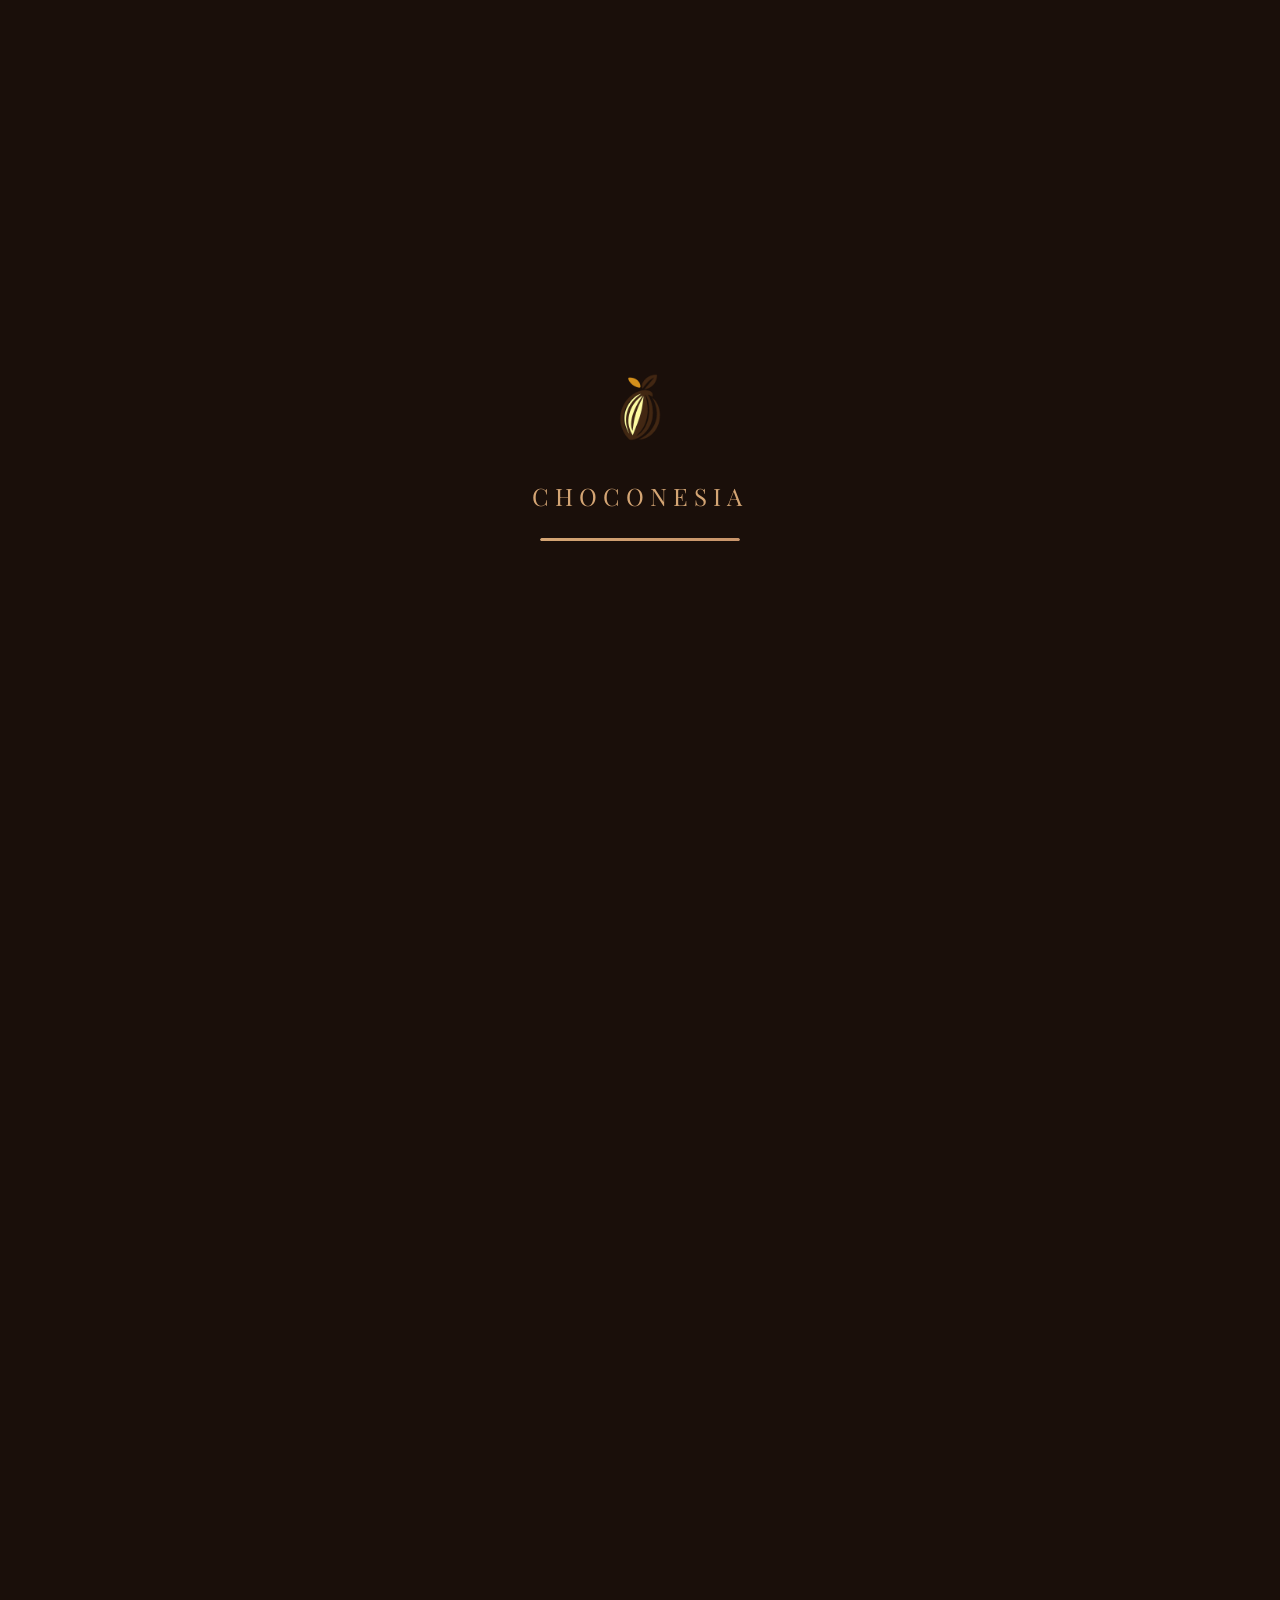
==== commit 2cc5bc5f: "Update halaman produk dan katalog cokelat" ====
--- a/index.html
+++ b/index.html
@@ -14,7 +14,7 @@
   <link rel="stylesheet" href="https://cdn.jsdelivr.net/npm/locomotive-scroll@4.1.4/dist/locomotive-scroll.min.css">
   <link rel="stylesheet" href="https://cdnjs.cloudflare.com/ajax/libs/font-awesome/6.5.1/css/all.min.css">
   <link rel="stylesheet" href="css/style.css">
-  <link rel="icon" href="logo/cocoa-icon-fix-fix.png">
+  <!-- <link rel="icon" href="logo/cocoa-icon-fix-fix.png"> -->
 </head>
 
 <body>
@@ -22,7 +22,7 @@
   <div id="loading-screen">
     <div class="loader-bean">
       <!-- <i class="fas fa-seedling"></i> -->
-       <img src="images/cocoa-removebg.png" alt="">
+       <img src="images/cocoa-removebg.png" alt="logo">
     </div>
     <p class="loader-text">ChocoNesia</p>
     <div class="loader-bar">
@@ -38,7 +38,7 @@
       </a>
       <ul id="nav-menu" class="nav-menu">
         <li><a href="#hero" class="nav-link">Beranda</a></li>
-        <li><a href="produk.html" class="nav-link nav-to-produk">Produk</a></li>
+        <li><a href="#products" class="nav-link">Produk</a></li>
         <li><a href="#about" class="nav-link">Tentang</a></li>
         <li><a href="#timeline" class="nav-link">Proses</a></li>
         <li><a href="#testimonials" class="nav-link">Testimoni</a></li>
@@ -63,7 +63,7 @@
     <section id="hero" class="hero">
       <div class="hero-particles" id="hero-particles"></div>
       <div class="container hero-content">
-        <span class="hero-badge">Premium Chocolate Since 2024</span>
+        <span class="hero-badge">Premium Chocolate Since 2026</span>
         <h1 class="hero-title">
           Cokelat Premium<br>
           <span class="hero-title-accent">Nusantara</span>
@@ -299,8 +299,6 @@
   <script src="https://cdnjs.cloudflare.com/ajax/libs/gsap/3.12.5/ScrollTrigger.min.js"></script>
   <script src="https://cdn.jsdelivr.net/npm/locomotive-scroll@4.1.4/dist/locomotive-scroll.min.js"></script>
   <script src="js/script.js"></script>
-
-  <div class="page-transition" id="page-transition"></div>
 </body>
 
 </html>
--- a/css/style.css
+++ b/css/style.css
@@ -167,17 +167,13 @@
   pointer-events: none;
 }
 
-/* .loader-bean {
-  font-size: 40px;
-  color: var(--accent);
-  animation: loaderPulse 1s ease-in-out infinite;
-} */
-
-.loader-bean img {
-  width: 100px;           /* ← sesuaikan ukuran */
+.loader-bean img{
+  width: 100px;
   height: 100px;
   object-fit: contain;
-  animation: loaderPulse 1s ease-in-out infinite;  /* animasi tetap jalan */
+  font-size: 40px;
+  color: var(--accent);
+  animation: loaderPulse 1s ease-in-out infinite;
 }
 
 @keyframes loaderPulse {
@@ -666,7 +662,7 @@
   transform: translateY(-2px);
 }
 
-
+/* button produk(jelajahi semua produk */
 .explore-btn-wrapper {
   display: flex;
   justify-content: center;
@@ -1648,7 +1644,8 @@
   opacity: 0.5;
 }
 
-/* ===== PRODUK PAGE EXTRA STYLES ===== */
+
+/* ===== HALAMAN PRODUK ===== */
 .produk-hero {
   background: var(--bg-primary);
   padding: 140px 0 60px;
@@ -1689,6 +1686,7 @@
 }
 
 .produk-hero h1 span { color: var(--accent); }
+
 .produk-hero p {
   color: var(--text-secondary);
   font-size: 16px;
@@ -1696,7 +1694,7 @@
   margin: 0 auto;
 }
 
-/* ===== TOOLBAR (search + filter + sort) ===== */
+/* ===== TOOLBAR ===== */
 .produk-toolbar {
   background: var(--bg-secondary);
   padding: 32px 0 0;
@@ -1742,38 +1740,8 @@
   transition: border-color .3s;
 }
 
-.search-box input:focus {
-  border-color: var(--accent);
-}
-
-.search-box input::placeholder {
-  color: var(--text-secondary);
-}
-
-/* .filter-tabs {
-  display: flex;
-  gap: 8px;
-  flex-wrap: wrap;
-}
-
-.filter-btn {
-  padding: 10px 20px;
-  border-radius: 100px;
-  font-size: 13px;
-  font-weight: 600;
-  border: 1.5px solid var(--border-color);
-  color: var(--text-secondary);
-  background: var(--bg-card);
-  transition: all .3s;
-  white-space: nowrap;
-}
-
-.filter-btn:hover, 
-.filter-btn.active {
-  border-color: var(--accent);
-  color: var(--accent);
-  background: var(--accent-alpha, rgba(210, 105, 30, 0.12));
-} */
+.search-box input:focus { border-color: var(--accent); }
+.search-box input::placeholder { color: var(--text-secondary); }
 
 .sort-select {
   padding: 10px 16px;
@@ -1789,9 +1757,7 @@
   transition: border-color .3s;
 }
 
-.sort-select:focus {
-  border-color: var(--accent);
-}
+.sort-select:focus { border-color: var(--accent); }
 
 
 /* ===== PRODUK SECTION ===== */
@@ -1800,19 +1766,7 @@
   padding: 48px 0 80px;
 }
 
-.produk-count {
-  font-size: 14px;
-  color: var(--text-secondary);
-  margin-bottom: 28px;
-}
-
-.produk-count span {
-  color: var(--accent);
-  font-weight: 700;
-}
-
-
-/* ===== PRODUCT GRID & CARDS ===== */
+/* ===== OVERRIDE CARD UNTUK HALAMAN PRODUK ===== */
 #produk-grid .product-card {
   text-align: left;
   padding: 0;
@@ -1870,9 +1824,16 @@
   text-align: left;
 }
 
+#produk-grid .card-stars {
+  color: #f59e0b;
+  font-size: 12px;
+  margin-bottom: 12px;
+}
+
 #produk-grid .product-desc {
   font-size: 13px;
   margin-bottom: 16px;
+  text-align: left;
 }
 
 #produk-grid .card-footer {
@@ -1885,124 +1846,61 @@
 #produk-grid .product-price {
   margin-bottom: 0;
   font-size: 18px;
+  display: inline;
 }
 
 #produk-grid .btn-detail {
   padding: 9px 20px;
   font-size: 13px;
-}
-
-.card-stars {
-  color: #f59e0b;
+  flex-shrink: 0;
+}
+
+/* ===== PAGINATION ===== */
+.pagination {
+  display: flex;
+  align-items: center;
+  justify-content: center;
+  gap: 8px;
+  margin-top: 48px;
+  flex-wrap: wrap;
+}
+
+.page-btn {
+  width: 40px;
+  height: 40px;
+  border-radius: 10px;
+  border: 1.5px solid var(--border-color);
+  background: var(--bg-card);
+  color: var(--text-secondary);
+  font-family: 'Inter', sans-serif;
+  font-size: 14px;
+  font-weight: 600;
+  cursor: pointer;
+  transition: all .25s ease;
+  display: flex;
+  align-items: center;
+  justify-content: center;
+}
+
+.page-btn:hover:not(.disabled):not(.active) {
+  border-color: var(--accent);
+  color: var(--accent);
+  background: var(--bg-card);
+}
+
+.page-btn.active {
+  background: var(--accent);
+  border-color: var(--accent);
+  color: #2c1810;
+  box-shadow: 0 4px 12px rgba(201, 149, 107, 0.35);
+}
+
+.page-btn.disabled {
+  opacity: 0.35;
+  cursor: not-allowed;
+}
+
+.page-prev,
+.page-next {
   font-size: 12px;
-  margin-bottom: 12px;
-}
-
-
-/* ===== NO RESULTS ===== */
-.no-results {
-  grid-column: 1 / -1;
-  text-align: center;
-  padding: 80px 20px;
-  color: var(--text-secondary);
-}
-
-.no-results i {
-  font-size: 48px;
-  margin-bottom: 16px;
-  opacity: .4;
-  display: block;
-}
-
-.no-results h3 {
-  font-size: 20px;
-  color: var(--heading-color);
-  margin-bottom: 8px;
-}
-
-
-/* ===== WHY SECTION ===== */
-.why-section {
-  background: var(--bg-primary);
-  padding: 80px 0;
-}
-
-.why-grid {
-  display: grid;
-  grid-template-columns: repeat(auto-fit, minmax(200px, 1fr));
-  gap: 28px;
-  margin-top: 48px;
-}
-
-.why-card {
-  background: var(--bg-card);
-  border: 1px solid var(--border-color);
-  border-radius: 20px;
-  padding: 32px 24px;
-  text-align: center;
-  transition: all .3s;
-}
-
-.why-card:hover {
-  transform: translateY(-6px);
-  border-color: var(--accent);
-  box-shadow: var(--shadow-hover);
-}
-
-.why-card i {
-  font-size: 32px;
-  color: var(--accent);
-  margin-bottom: 16px;
-}
-
-.why-card h4 {
-  font-family: 'Playfair Display', serif;
-  font-size: 16px;
-  color: var(--heading-color);
-  margin-bottom: 8px;
-}
-
-.why-card p {
-  font-size: 13px;
-  color: var(--text-secondary);
-  line-height: 1.7;
-}
-
-
-/* ===== RESPONSIVE ===== */
-@media (max-width: 768px) {
-  .toolbar-inner {
-    gap: 10px;
-  }
-  .search-box {
-    min-width: 100%;
-  }
-  .produk-toolbar {
-    top: 60px;
-  }
-}
-
-/* ===== PAGE TRANSITION ===== */
-.page-transition {
-  position: fixed;
-  inset: 0;
-  z-index: 99999;
-  pointer-events: none;
-  overflow: hidden;
-}
-
-.page-transition::before,
-.page-transition::after {
-  content: '';
-  position: absolute;
-  left: 0; right: 0;
-  height: 50%;
-  background: var(--bg-primary);
-  transition: transform 0.7s cubic-bezier(0.77, 0, 0.18, 1);
-}
-
-.page-transition::before { top: 0; transform: translateY(-100%); }
-.page-transition::after  { bottom: 0; transform: translateY(100%); }
-
-.page-transition.show::before { transform: translateY(0); }
-.page-transition.show::after  { transform: translateY(0); }+}
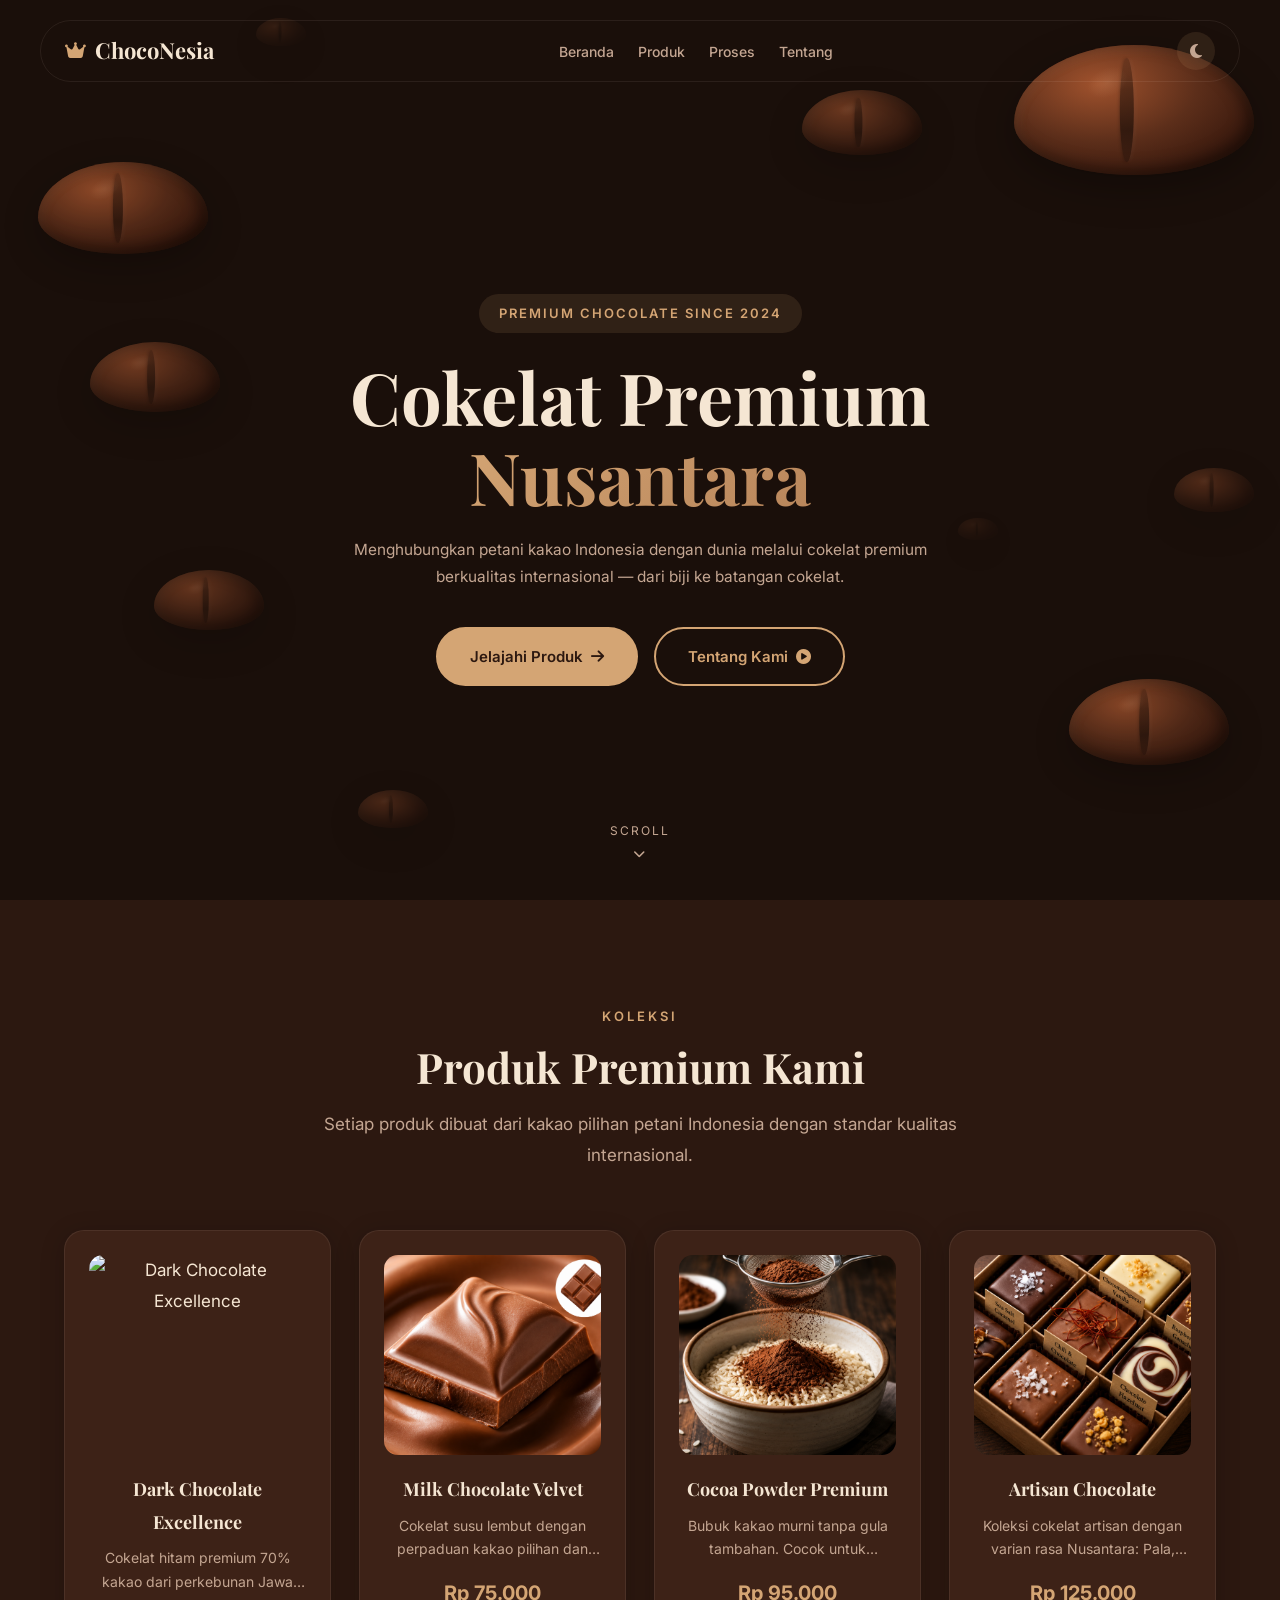
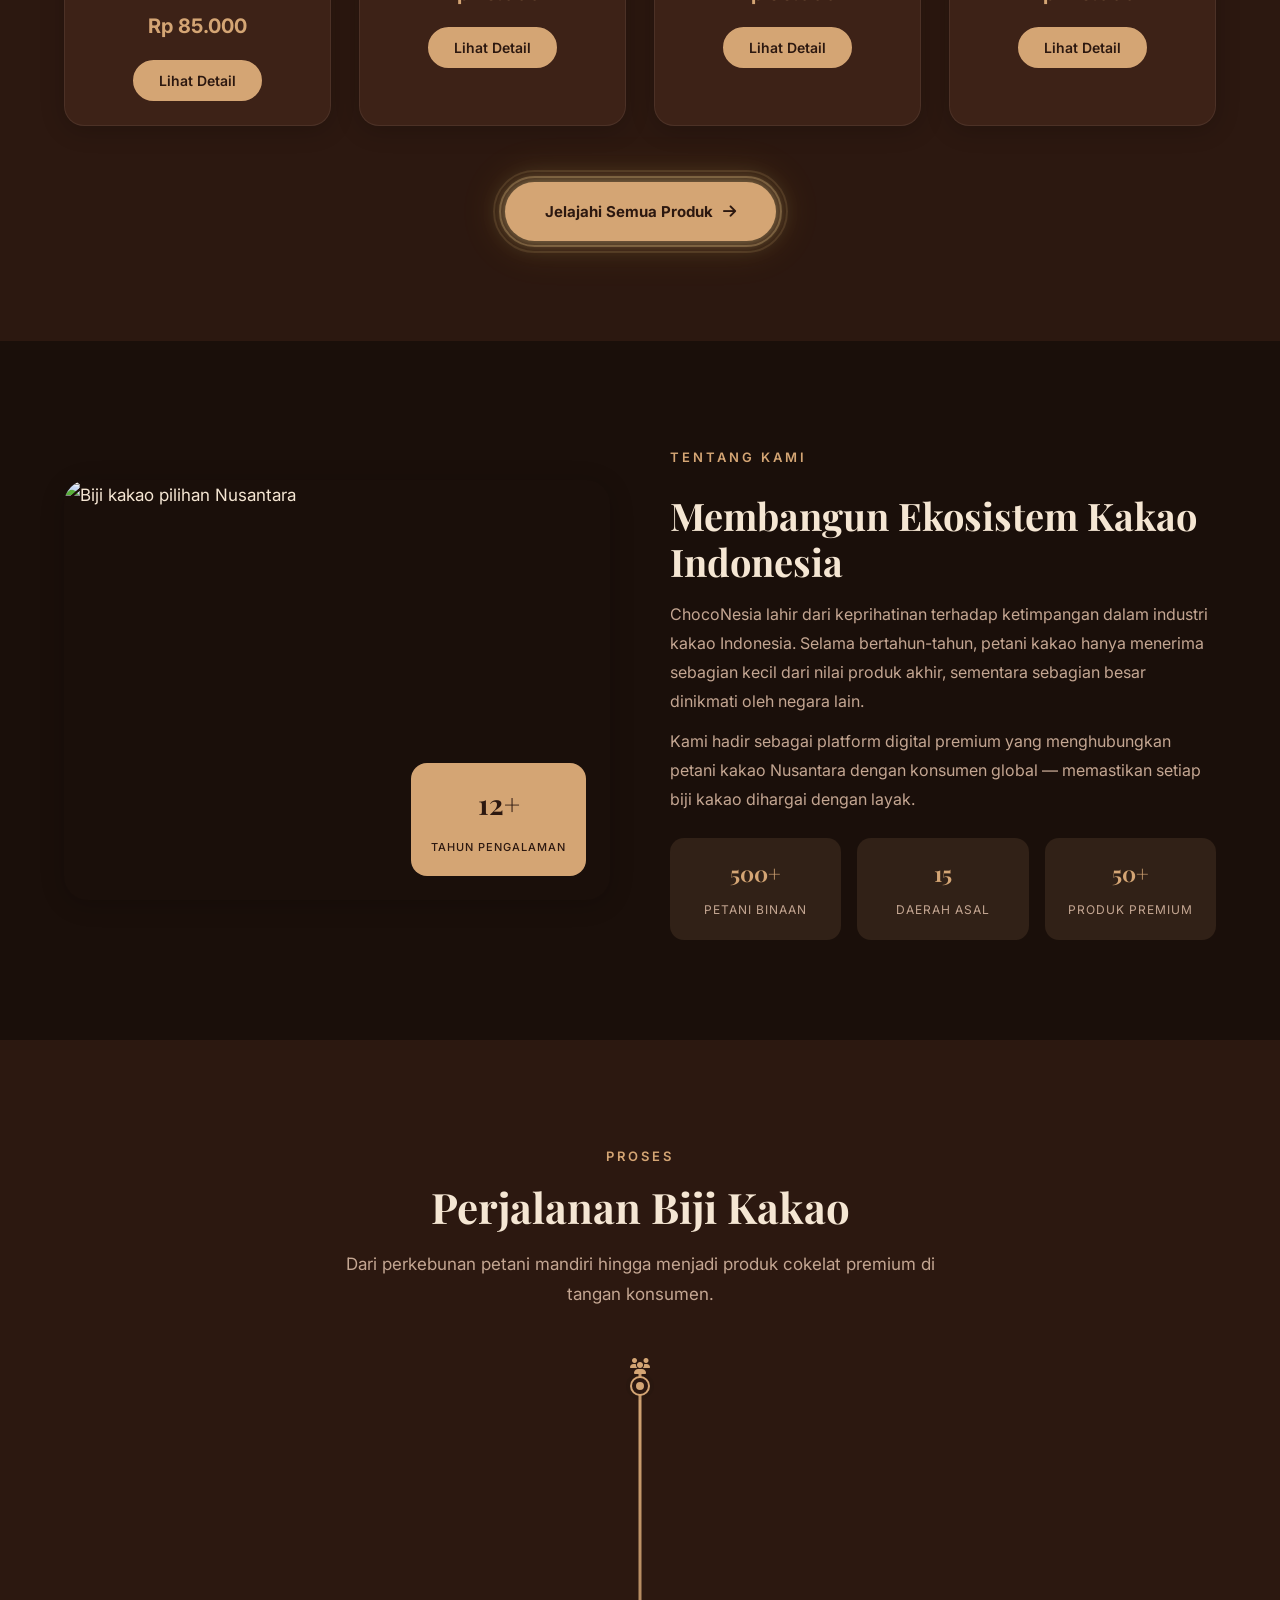
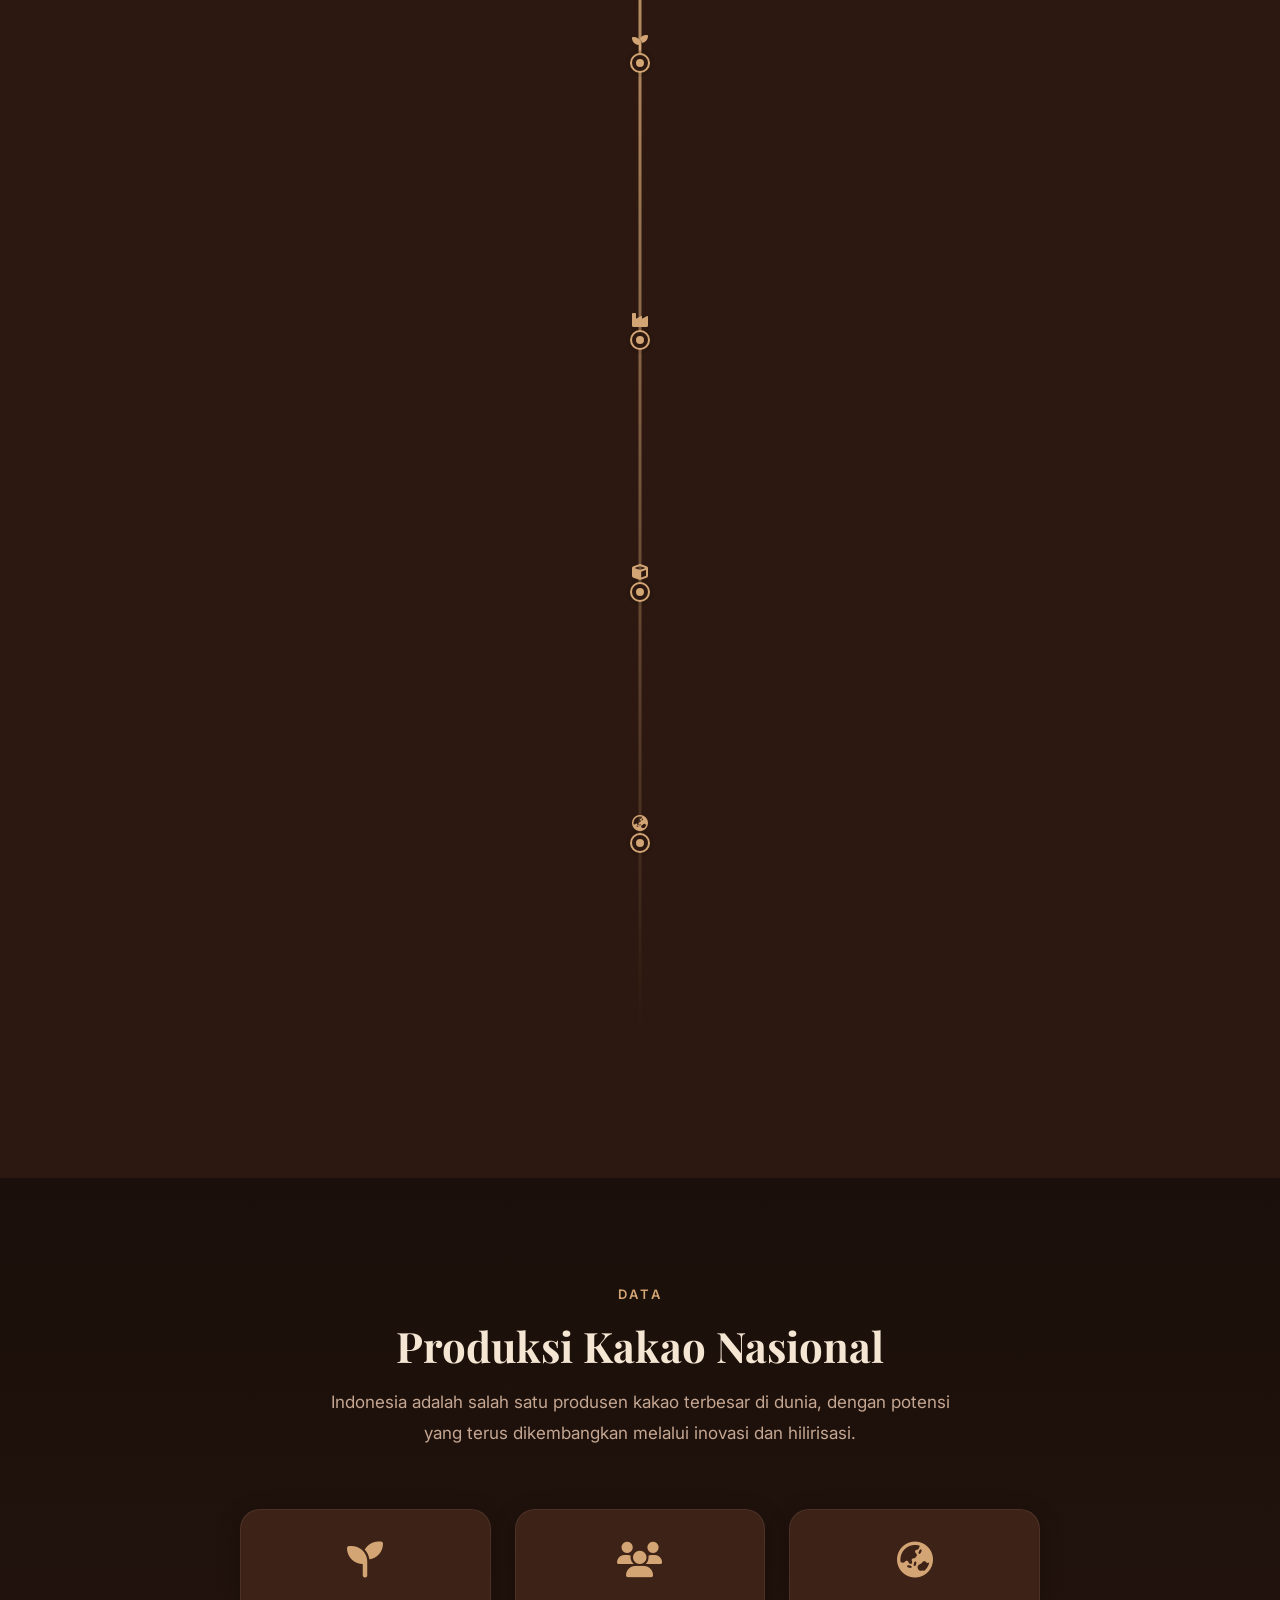
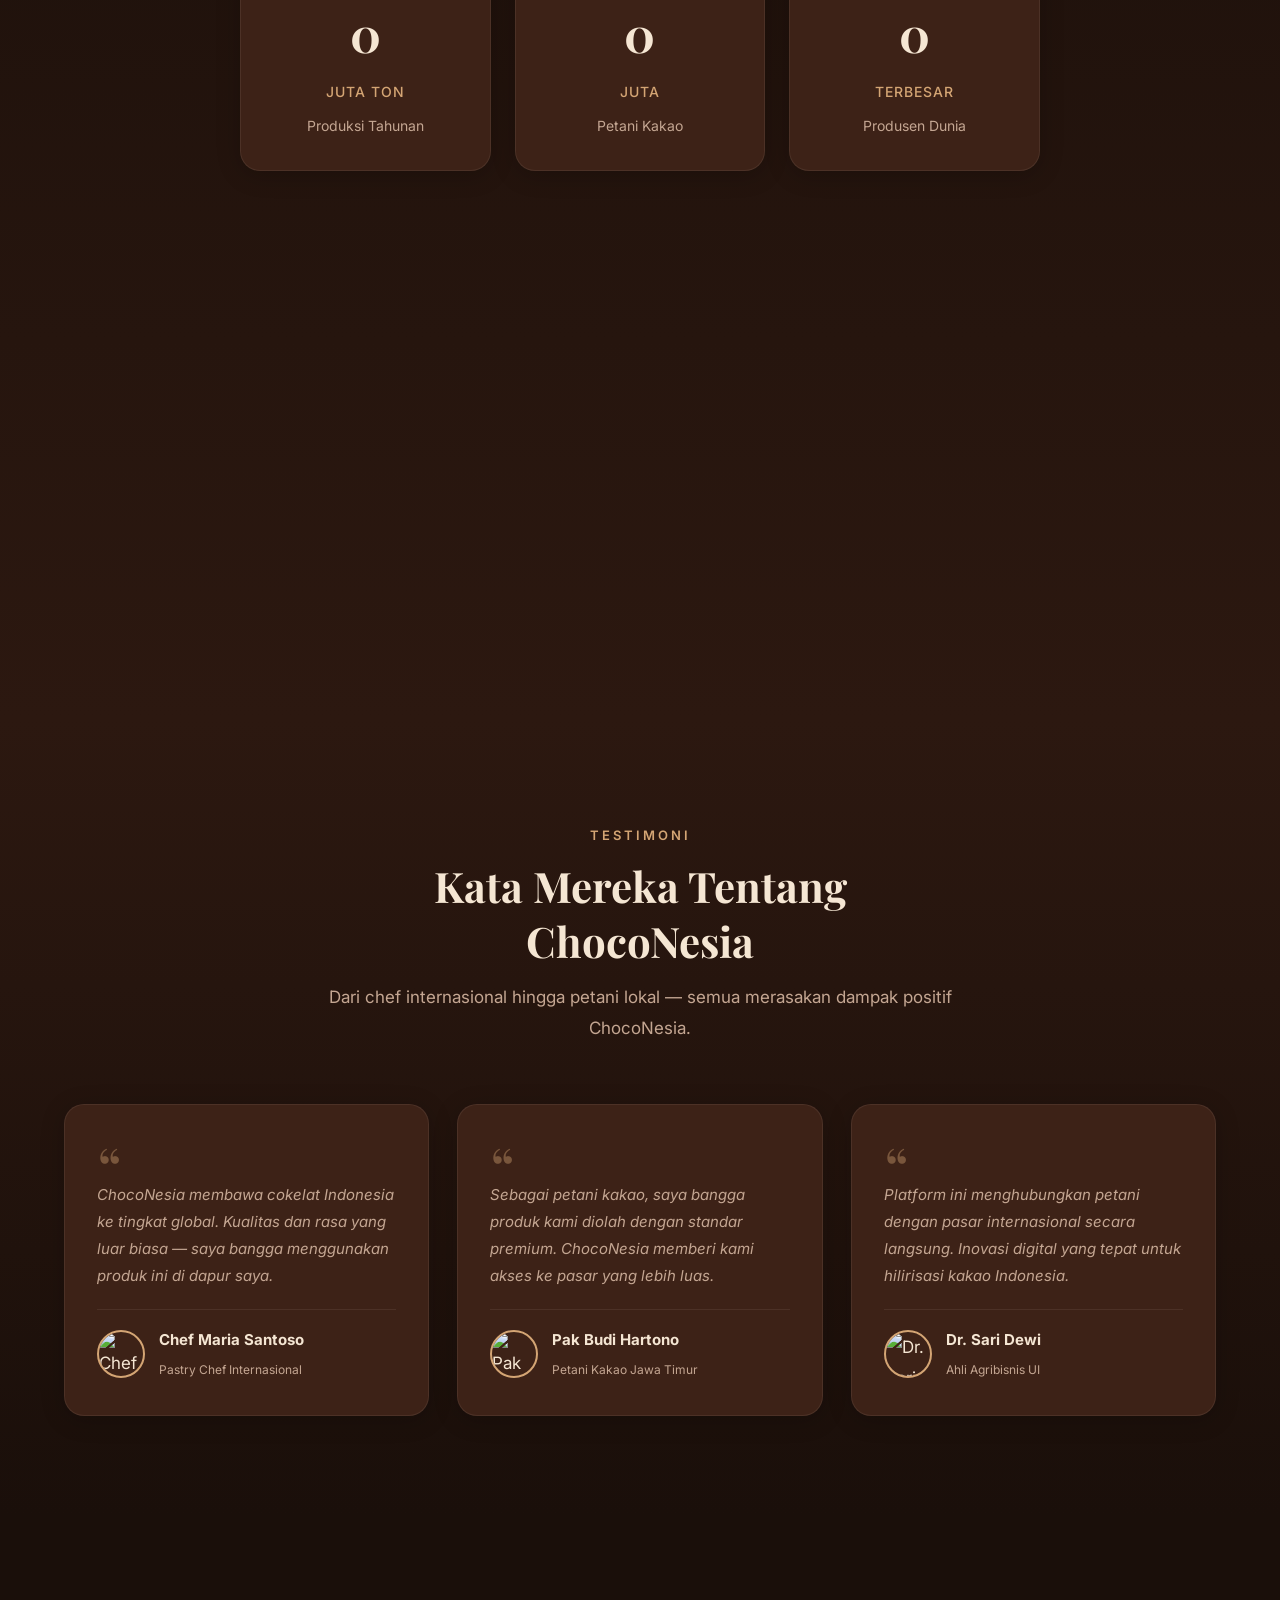
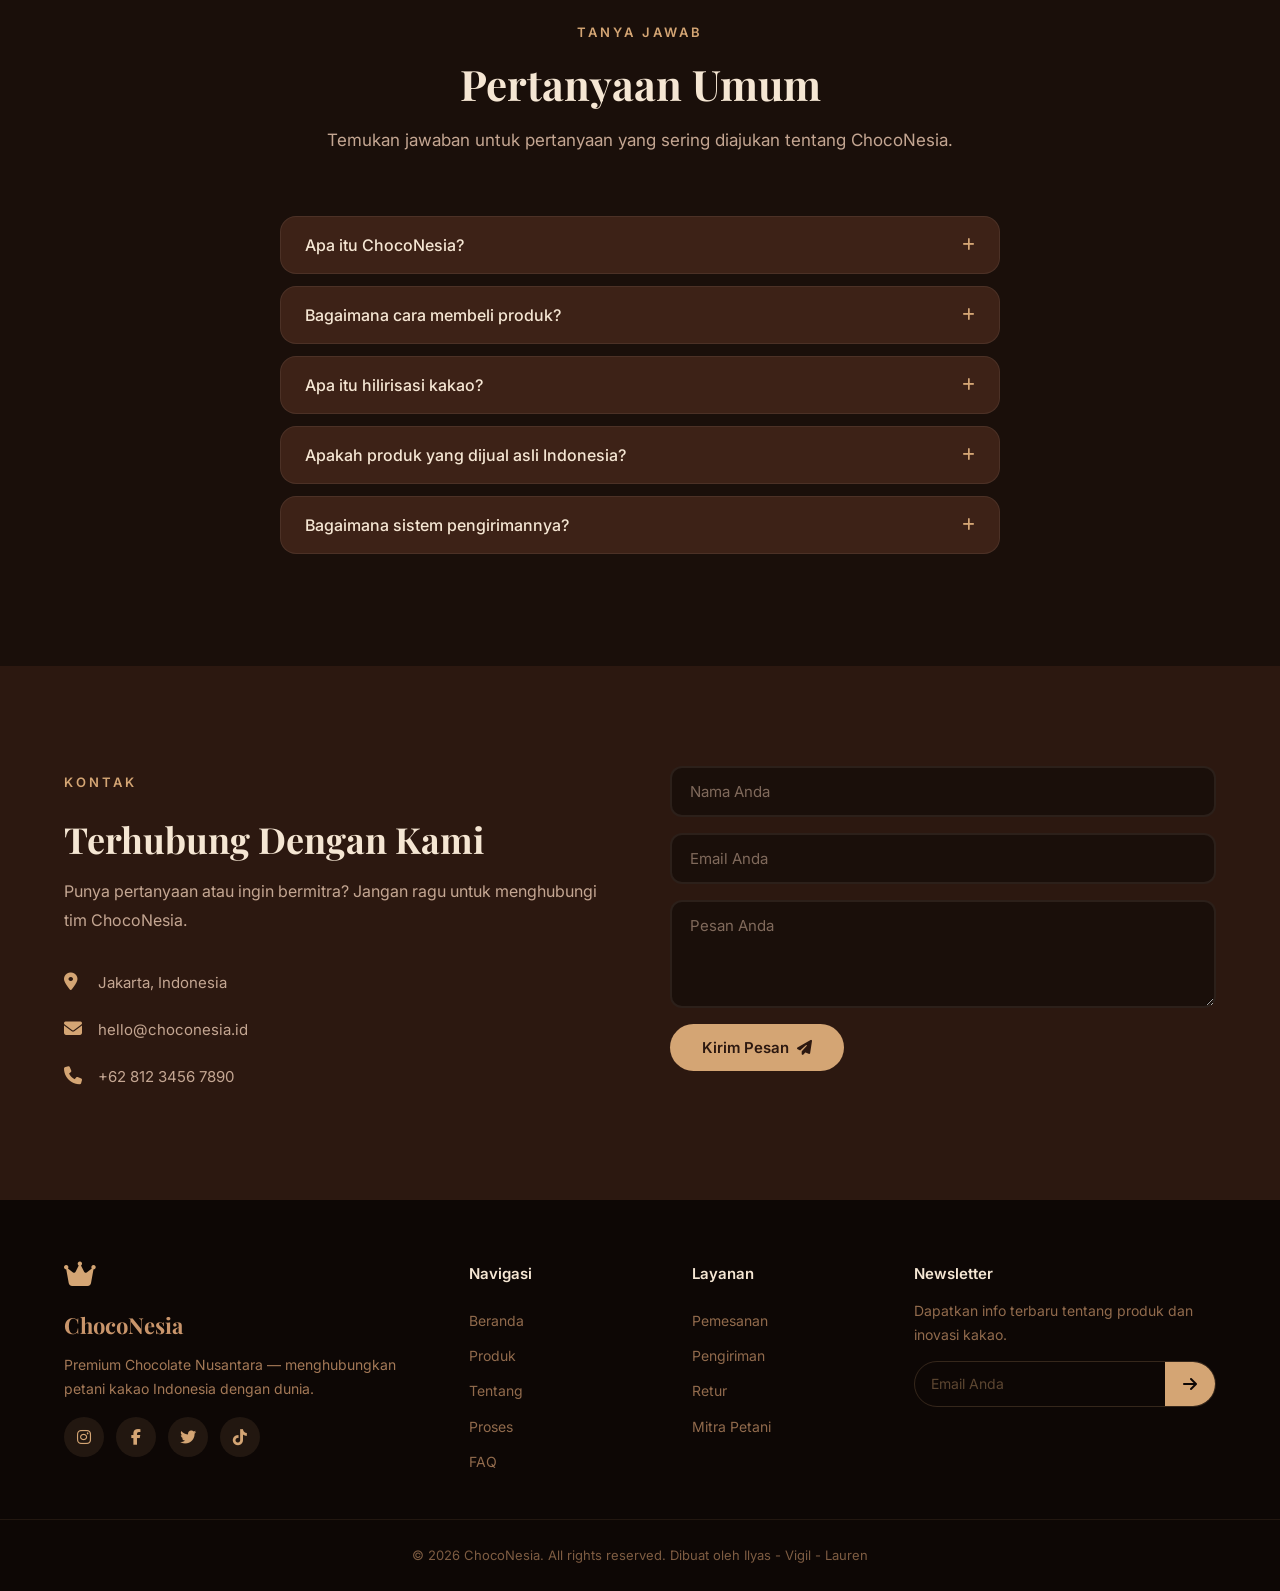
==== commit 34b057c4: "Semantic HTML restruktur: <header> <main> <figure> <dialog> <ol> <article>, aksesibilitas, lang=id" ====
--- a/index.html
+++ b/index.html
@@ -14,15 +14,17 @@
   <link rel="stylesheet" href="https://cdn.jsdelivr.net/npm/locomotive-scroll@4.1.4/dist/locomotive-scroll.min.css">
   <link rel="stylesheet" href="https://cdnjs.cloudflare.com/ajax/libs/font-awesome/6.5.1/css/all.min.css">
   <link rel="stylesheet" href="css/style.css">
-  <!-- <link rel="icon" href="logo/cocoa-icon-fix-fix.png"> -->
+  <link rel="icon" href="logo/cocoa-icon-fix-fix.png">
 </head>
 
 <body>
+  <!-- SKIP TO MAIN -->
+  <a href="#main-content" class="skip-link">Langsung ke konten utama</a>
+
   <!-- LOADING SCREEN -->
   <div id="loading-screen">
     <div class="loader-bean">
-      <!-- <i class="fas fa-seedling"></i> -->
-       <img src="images/cocoa-removebg.png" alt="logo">
+      <img src="images/cocoa-removebg.png" alt="logo">
     </div>
     <p class="loader-text">ChocoNesia</p>
     <div class="loader-bar">
@@ -31,6 +33,7 @@
   </div>
 
   <!-- NAVBAR -->
+  <header>
   <nav id="navbar">
     <div class="nav-inner container">
       <a href="#hero" class="nav-logo">
@@ -38,12 +41,9 @@
       </a>
       <ul id="nav-menu" class="nav-menu">
         <li><a href="#hero" class="nav-link">Beranda</a></li>
-        <li><a href="#products" class="nav-link">Produk</a></li>
-        <li><a href="#about" class="nav-link">Tentang</a></li>
-        <li><a href="#timeline" class="nav-link">Proses</a></li>
-        <li><a href="#testimonials" class="nav-link">Testimoni</a></li>
-        <li><a href="#faq" class="nav-link">FAQ</a></li>
-        <li><a href="#contact" class="nav-link">Kontak</a></li>
+        <li><a href="produk.html" class="nav-link" data-section="products">Produk</a></li>
+        <li><a href="proses.html" class="nav-link" data-section="timeline">Proses</a></li>
+        <li><a href="tentang.html" class="nav-link" data-section="about">Tentang</a></li>
       </ul>
       <div class="nav-actions">
         <button id="theme-toggle" class="theme-btn" aria-label="Toggle theme">
@@ -55,15 +55,16 @@
       </div>
     </div>
   </nav>
+  </header>
   <div id="scroll-bar" class="scroll-bar"></div>
 
-  <div data-scroll-container id="scroll-container">
+  <main data-scroll-container id="main-content" class="scroll-container">
 
     <!-- HERO -->
     <section id="hero" class="hero">
       <div class="hero-particles" id="hero-particles"></div>
       <div class="container hero-content">
-        <span class="hero-badge">Premium Chocolate Since 2026</span>
+        <span class="hero-badge">Premium Chocolate Since 2024</span>
         <h1 class="hero-title">
           Cokelat Premium<br>
           <span class="hero-title-accent">Nusantara</span>
@@ -73,11 +74,10 @@
           berkualitas internasional — dari biji ke batangan cokelat.
         </p>
         <div class="hero-actions">
-          <a href="#products" class="btn-primary">Jelajahi Produk <i class="fas fa-arrow-right"></i></a>
-          <a href="#about" class="btn-outline">Tentang Kami <i class="fas fa-play-circle"></i></a>
-        </div>
-      </div>
-      <!-- Cocoa Bean 3D -->
+          <a href="produk.html" class="btn-primary">Jelajahi Produk <i class="fas fa-arrow-right"></i></a>
+          <a href="tentang.html" class="btn-outline">Tentang Kami <i class="fas fa-play-circle"></i></a>
+        </div>
+      </div>
       <div class="cocoa-bean bean-main" data-depth="1.0" data-rotate="30"></div>
       <div class="cocoa-bean bean-lg-1" data-depth="0.85" data-rotate="-25"></div>
       <div class="cocoa-bean bean-lg-2" data-depth="0.8" data-rotate="50"></div>
@@ -116,16 +116,16 @@
     <section id="about" class="section about">
       <div class="container">
         <div class="about-grid">
-          <div class="about-image">
+          <figure class="about-image">
             <div class="about-img-wrapper">
-              <img src="https://cdn.britannica.com/60/190360-050-0A5E06CB/Cocoa-powder-cocoa-beans.jpg" alt="Cocoa beans"
+              <img src="https://cdn.britannica.com/60/190360-050-0A5E06CB/Cocoa-powder-cocoa-beans.jpg" alt="Biji kakao pilihan Nusantara"
                 loading="lazy">
-              <div class="about-exp-badge">
+              <figcaption class="about-exp-badge">
                 <span class="about-exp-num">12+</span>
                 <span>Tahun Pengalaman</span>
-              </div>
+              </figcaption>
             </div>
-          </div>
+          </figure>
           <div class="about-text">
             <span class="section-tag">Tentang Kami</span>
             <h2>Membangun Ekosistem Kakao Indonesia</h2>
@@ -226,9 +226,12 @@
             <div class="contact-item"><i class="fas fa-phone"></i><span>+62 812 3456 7890</span></div>
           </div>
           <form class="contact-form">
-            <input type="text" placeholder="Nama Anda" required>
-            <input type="email" placeholder="Email Anda" required>
-            <textarea rows="4" placeholder="Pesan Anda" required></textarea>
+            <label for="contact-name" class="sr-only">Nama Anda</label>
+            <input type="text" id="contact-name" placeholder="Nama Anda" aria-required="true">
+            <label for="contact-email" class="sr-only">Email Anda</label>
+            <input type="email" id="contact-email" placeholder="Email Anda" aria-required="true">
+            <label for="contact-message" class="sr-only">Pesan Anda</label>
+            <textarea id="contact-message" rows="4" placeholder="Pesan Anda" aria-required="true"></textarea>
             <button type="submit" class="btn-primary">Kirim Pesan <i class="fas fa-paper-plane"></i></button>
           </form>
         </div>
@@ -249,46 +252,46 @@
             <a href="#" aria-label="TikTok"><i class="fab fa-tiktok"></i></a>
           </div>
         </div>
-        <div class="footer-links">
+        <nav class="footer-links" aria-label="Navigasi">
           <h4>Navigasi</h4>
           <a href="#hero">Beranda</a>
-          <a href="#products">Produk</a>
-          <a href="#about">Tentang</a>
-          <a href="#timeline">Proses</a>
+          <a href="produk.html">Produk</a>
+          <a href="tentang.html">Tentang</a>
+          <a href="proses.html">Proses</a>
           <a href="#faq">FAQ</a>
-        </div>
-        <div class="footer-links">
+        </nav>
+        <nav class="footer-links" aria-label="Layanan">
           <h4>Layanan</h4>
           <a href="#">Pemesanan</a>
           <a href="#">Pengiriman</a>
           <a href="#">Retur</a>
           <a href="#">Mitra Petani</a>
-        </div>
+        </nav>
         <div class="footer-newsletter">
           <h4>Newsletter</h4>
           <p>Dapatkan info terbaru tentang produk dan inovasi kakao.</p>
-          <div class="newsletter-form">
-            <input type="email" placeholder="Email Anda">
-            <button><i class="fas fa-arrow-right"></i></button>
-          </div>
+          <form class="newsletter-form">
+            <label for="newsletter-email" class="sr-only">Email untuk newsletter</label>
+            <input type="email" id="newsletter-email" placeholder="Email Anda" aria-required="true">
+            <button type="submit" aria-label="Berlangganan"><i class="fas fa-arrow-right"></i></button>
+          </form>
         </div>
       </div>
       <div class="footer-bottom">
-        <p>&copy; 2026 ChocoNesia. All rights reserved. Dibuat dengan <i class="fas fa-heart"></i> untuk kakao
-          Indonesia.</p>
+        <p>&copy; 2026 ChocoNesia. All rights reserved. Dibuat oleh Ilyas - Vigil - Lauren</p>
       </div>
     </footer>
 
-  </div>
+  </main>
 
   <!-- PRODUCT MODAL -->
-  <div id="product-modal" class="modal">
+  <dialog id="product-modal" class="modal" aria-modal="true" aria-labelledby="modal-heading">
     <div class="modal-overlay"></div>
     <div class="modal-content">
-      <button id="modal-close" class="modal-close"><i class="fas fa-times"></i></button>
+      <button id="modal-close" class="modal-close" aria-label="Tutup modal"><i class="fas fa-times"></i></button>
       <div id="modal-body"></div>
     </div>
-  </div>
+  </dialog>
 
   <!-- BACK TO TOP -->
   <button id="back-to-top" class="back-to-top"><i class="fas fa-arrow-up"></i></button>
@@ -301,4 +304,4 @@
   <script src="js/script.js"></script>
 </body>
 
-</html>+</html>
--- a/css/style.css
+++ b/css/style.css
@@ -1,5 +1,4 @@
 /* ===== RESET & BASE ===== */
-/* Menghapus margin/padding bawaan browser */
 *, *::before, *::after {
   margin: 0;
   padding: 0;
@@ -48,7 +47,6 @@
   font-size: inherit;
 }
 
-/* Container biar konten ga nempel ke tepi */
 .container {
   width: 100%;
   max-width: 1200px;
@@ -56,12 +54,10 @@
   padding: 0 24px;
 }
 
-/* Setiap section dikasih jarak atas-bawah */
 .section {
   padding: 100px 0;
 }
 
-/* Header di setiap section (judul + deskripsi) */
 .section-header {
   text-align: center;
   max-width: 640px;
@@ -82,7 +78,6 @@
   line-height: 1.8;
 }
 
-/* Label kecil di atas judul section (contoh: "Koleksi", "Tentang Kami") */
 .section-tag {
   display: inline-block;
   font-size: 13px;
@@ -94,10 +89,6 @@
 }
 
 /* ===== CSS VARIABLES ===== */
-/* --bg-primary: warna latar utama */
-/* --bg-secondary: warna latar kedua (selang-seling biar ga monoton) */
-/* --accent: warna aksen (cokelat emas) */
-
 :root {
   --bg-primary: #faf0e6;
   --bg-secondary: #f5e6d3;
@@ -122,7 +113,6 @@
   --section-gradient-alt: linear-gradient(180deg, var(--bg-primary), var(--bg-secondary));
 }
 
-/* Mode gelap: semua warna jadi lebih soft */
 [data-theme="dark"] {
   --bg-primary: #1a0f0a;
   --bg-secondary: #2c1810;
@@ -148,7 +138,6 @@
 }
 
 /* ===== LOADING SCREEN ===== */
-/* Tampilan "ChocoNesia" saat pertama buka website */
 #loading-screen {
   position: fixed;
   inset: 0;
@@ -167,13 +156,16 @@
   pointer-events: none;
 }
 
-.loader-bean img{
+.loader-bean {
+  font-size: 40px;
+  color: var(--accent);
+  animation: loaderPulse 1s ease-in-out infinite;
+}
+
+.loader-bean img {
   width: 100px;
   height: 100px;
   object-fit: contain;
-  font-size: 40px;
-  color: var(--accent);
-  animation: loaderPulse 1s ease-in-out infinite;
 }
 
 @keyframes loaderPulse {
@@ -212,8 +204,38 @@
   100% { width: 100%; }
 }
 
+/* ===== ACCESSIBILITY ===== */
+.sr-only {
+  position: absolute;
+  width: 1px;
+  height: 1px;
+  margin: -1px;
+  padding: 0;
+  overflow: hidden;
+  clip: rect(0, 0, 0, 0);
+  border: 0;
+}
+
+.skip-link {
+  position: fixed;
+  top: -100%;
+  left: 50%;
+  z-index: 10001;
+  transform: translateX(-50%);
+  background: var(--accent);
+  color: #fff;
+  padding: 10px 24px;
+  border-radius: 8px;
+  font-weight: 600;
+  text-decoration: none;
+  transition: top .3s;
+}
+
+.skip-link:focus {
+  top: 12px;
+}
+
 /* ===== NAVBAR ===== */
-/* Navigasi di atas, bentuknya pill (rounded) */
 #navbar {
   position: fixed;
   top: 20px;
@@ -242,7 +264,6 @@
   overflow: hidden;
 }
 
-/* Efek kaca (glassmorphism) pas discroll */
 #navbar.scrolled .nav-inner {
   background: var(--navbar-bg);
   backdrop-filter: blur(24px);
@@ -281,7 +302,6 @@
   padding: 4px 0;
 }
 
-/* Garis bawah pas hover/aktif */
 .nav-link::after {
   content: '';
   position: absolute;
@@ -310,7 +330,6 @@
   gap: 10px;
 }
 
-/* Tombol ganti tema (dark/light) */
 .theme-btn {
   width: 38px;
   height: 38px;
@@ -329,7 +348,6 @@
   background: var(--accent-light);
 }
 
-/* Tombol menu (hamburger) untuk HP */
 .hamburger {
   display: none;
   flex-direction: column;
@@ -358,7 +376,6 @@
   transform: rotate(-45deg) translate(5px, -5px);
 }
 
-/* Progress bar di atas halaman */
 .scroll-bar {
   position: fixed;
   top: 0;
@@ -372,7 +389,6 @@
 }
 
 /* ===== HERO ===== */
-/* Bagian pertama yang dilihat user */
 .hero {
   min-height: 100vh;
   display: flex;
@@ -384,7 +400,6 @@
   perspective: 1000px;
 }
 
-/* Lapisan overlay biar teks lebih terbaca */
 .hero::before {
   content: '';
   position: absolute;
@@ -466,7 +481,6 @@
   flex-wrap: wrap;
 }
 
-/* Tombol utama */
 .btn-primary {
   display: inline-flex;
   align-items: center;
@@ -487,7 +501,6 @@
   box-shadow: 0 8px 24px rgba(201, 149, 107, 0.3);
 }
 
-/* Tombol outline (border aja) */
 .btn-outline {
   display: inline-flex;
   align-items: center;
@@ -507,7 +520,6 @@
   transform: translateY(-2px);
 }
 
-/* Animasi panah "Scroll" di bawah hero */
 .scroll-indicator {
   position: absolute;
   bottom: 40px;
@@ -531,7 +543,6 @@
 }
 
 /* ===== COCOA BEANS ===== */
-/* Biji kakao yang melayang di hero */
 .cocoa-bean {
   position: absolute;
   z-index: 1;
@@ -543,7 +554,6 @@
   overflow: hidden;
 }
 
-/* Garis tengah biji kakao */
 .cocoa-bean::before {
   content: '';
   position: absolute;
@@ -557,7 +567,6 @@
   box-shadow: 2px 0 4px rgba(255, 255, 255, 0.04), -1px 0 3px rgba(0, 0, 0, 0.2);
 }
 
-/* Pantulan cahaya di biji kakao */
 .cocoa-bean::after {
   content: '';
   position: absolute;
@@ -570,7 +579,6 @@
   transform: rotate(-25deg);
 }
 
-/* Ukuran dan posisi masing-masing biji kakao */
 .bean-main { top: 5%; right: 2%; width: 240px; height: 130px; opacity: 1; }
 .bean-main::before { top: 10%; height: 80%; }
 .bean-lg-1 { top: 18%; left: 3%; width: 170px; height: 92px; opacity: 0.85; }
@@ -584,7 +592,6 @@
 .bean-tn-2 { bottom: 40%; right: 22%; width: 40px; height: 22px; opacity: 0.15; }
 
 /* ===== PRODUCTS ===== */
-/* Grid produk cokelat */
 .products {
   background: var(--bg-secondary);
 }
@@ -634,6 +641,7 @@
   line-height: 1.7;
   display: -webkit-box;
   -webkit-line-clamp: 2;
+  line-clamp: 2;
   -webkit-box-orient: vertical;
   overflow: hidden;
 }
@@ -662,7 +670,6 @@
   transform: translateY(-2px);
 }
 
-/* button produk(jelajahi semua produk */
 .explore-btn-wrapper {
   display: flex;
   justify-content: center;
@@ -676,7 +683,7 @@
   gap: 10px;
   padding: 16px 40px;
   background: var(--accent);
-  color: #fff;
+  color: var(--btn-primary-text);
   font-family: 'Inter', sans-serif;
   font-size: 15px;
   font-weight: 700;
@@ -727,7 +734,6 @@
 }
 
 /* ===== MODAL ===== */
-/* Popup detail produk */
 .modal {
   position: fixed;
   inset: 0;
@@ -738,6 +744,14 @@
   opacity: 0;
   visibility: hidden;
   transition: all .4s;
+  border: none;
+  background: none;
+  padding: 0;
+  margin: 0;
+  max-width: 100%;
+  max-height: 100%;
+  width: 100%;
+  height: 100%;
 }
 
 .modal.active {
@@ -832,7 +846,6 @@
 }
 
 /* ===== ABOUT ===== */
-/* Section tentang perusahaan */
 .about-grid {
   display: grid;
   grid-template-columns: 1fr 1fr;
@@ -927,7 +940,6 @@
 }
 
 /* ===== TIMELINE ===== */
-/* Garis waktu perjalanan biji kakao */
 .timeline {
   background: var(--bg-secondary);
 }
@@ -939,7 +951,6 @@
   padding: 0 20px;
 }
 
-/* Garis vertikal di tengah */
 .timeline-container::before {
   content: '';
   position: absolute;
@@ -957,7 +968,6 @@
   position: relative;
 }
 
-/* Titik bulat di garis timeline */
 .timeline-item::before {
   content: '';
   position: absolute;
@@ -973,7 +983,6 @@
   box-shadow: 0 0 0 2px var(--accent), 0 0 0 6px rgba(0,0,0,0.06);
 }
 
-/* Bergantian kiri-kanan */
 .timeline-item:nth-child(odd) {
   flex-direction: row;
   padding-right: calc(50% + 40px);
@@ -1040,7 +1049,6 @@
 }
 
 /* ===== STATISTICS ===== */
-/* Data produksi kakao */
 .statistics {
   background: var(--section-gradient-alt);
 }
@@ -1096,7 +1104,6 @@
   margin-top: 6px;
 }
 
-/* Grafik produksi */
 #production-chart {
   max-width: 100%;
   display: block;
@@ -1104,7 +1111,6 @@
 }
 
 /* ===== TESTIMONIALS ===== */
-/* Kata orang tentang ChocoNesia */
 .testimonials {
   background: linear-gradient(180deg, var(--bg-secondary), var(--bg-primary));
 }
@@ -1163,6 +1169,26 @@
   border: 2px solid var(--accent);
 }
 
+.tentang-mitra .testimonial-author {
+  border-top: none;
+  padding-top: 0;
+}
+
+.tentang-stats-grid {
+  max-width: 1000px;
+  margin-top: 40px;
+}
+
+.tentang-penyebaran .stat-card p:first-of-type {
+  font-weight: 600;
+  color: var(--accent);
+  margin-top: 12px;
+}
+
+.tentang-penyebaran .stat-card p:last-of-type {
+  font-size: 13px;
+}
+
 .testimonial-author h4 {
   font-size: 15px;
   color: var(--heading-color);
@@ -1174,7 +1200,6 @@
 }
 
 /* ===== FAQ ===== */
-/* Pertanyaan yang sering ditanyakan */
 .faq {
   background: var(--bg-primary);
 }
@@ -1224,7 +1249,6 @@
   transform: rotate(45deg);
 }
 
-/* Jawaban (di-hidden, muncul pas diklik) */
 .faq-answer {
   max-height: 0;
   overflow: hidden;
@@ -1279,7 +1303,6 @@
   font-size: 18px;
 }
 
-/* Form kontak */
 .contact-form {
   display: flex;
   flex-direction: column;
@@ -1455,7 +1478,6 @@
 }
 
 /* ===== BACK TO TOP ===== */
-/* Tombol kembali ke atas */
 .back-to-top {
   position: fixed;
   bottom: 30px;
@@ -1489,7 +1511,6 @@
 }
 
 /* ===== RESPONSIVE ===== */
-/* Tablet */
 @media (max-width: 992px) {
   .about-grid,
   .contact-grid,
@@ -1508,35 +1529,70 @@
   }
 }
 
-/* HP */
 @media (max-width: 768px) {
   #navbar {
     top: 12px;
     left: 12px;
     right: 12px;
+    z-index: 9999;
   }
   .nav-inner {
     padding: 8px 16px;
+    overflow: visible;
   }
   .nav-menu {
     position: fixed;
     top: 0;
     right: -100%;
     width: 280px;
-    height: 100vh;
+    height: 100dvh;
     background: var(--bg-primary);
     flex-direction: column;
-    padding: 80px 28px 32px;
-    gap: 20px;
-    transition: right .4s;
-    box-shadow: -8px 0 40px rgba(0, 0, 0, 0.15);
+    padding: 90px 28px 32px;
+    gap: 6px;
+    transition: right .35s cubic-bezier(0.4, 0, 0.2, 1);
+    box-shadow: -8px 0 40px rgba(0, 0, 0, 0.2);
     z-index: 9998;
+    overflow-y: auto;
   }
   .nav-menu.active {
     right: 0;
   }
+  .nav-menu::before {
+    content: '';
+    position: fixed;
+    inset: 0;
+    background: rgba(0, 0, 0, 0.4);
+    z-index: -1;
+    opacity: 0;
+    visibility: hidden;
+    transition: opacity .35s ease, visibility .35s ease;
+    pointer-events: none;
+    width: 100vw;
+    height: 100vh;
+  }
+  .nav-menu.active::before {
+    opacity: 1;
+    visibility: visible;
+    pointer-events: auto;
+  }
+  .nav-link {
+    font-size: 15px;
+    padding: 10px 0;
+    display: block;
+    width: 100%;
+    border-bottom: 1px solid var(--border-color);
+  }
+  .nav-link::after {
+    display: none;
+  }
+  .nav-link.active {
+    color: var(--accent);
+  }
   .hamburger {
     display: flex;
+    z-index: 10000;
+    position: relative;
   }
   .nav-link {
     font-size: 15px;
@@ -1584,9 +1640,27 @@
   .section-header {
     margin-bottom: 40px;
   }
-}
-
-/* HP kecil */
+  .filter-tabs {
+    order: 3;
+    width: 100%;
+    overflow-x: auto;
+    flex-wrap: nowrap;
+    padding-bottom: 4px;
+    -webkit-overflow-scrolling: touch;
+  }
+  .filter-btn {
+    flex-shrink: 0;
+    font-size: 11px;
+    padding: 6px 14px;
+  }
+  .sort-wrapper {
+    width: 100%;
+  }
+  .sort-select {
+    width: 100%;
+  }
+}
+
 @media (max-width: 480px) {
   #navbar {
     top: 8px;
@@ -1622,7 +1696,6 @@
 }
 
 /* ===== LOCOMOTIVE SCROLLBAR ===== */
-/* Scrollbar kustom untuk Locomotive Scroll */
 .c-scrollbar {
   width: 6px;
 }
@@ -1643,7 +1716,6 @@
 .has-scroll-scrolling .c-scrollbar_thumb {
   opacity: 0.5;
 }
-
 
 /* ===== HALAMAN PRODUK ===== */
 .produk-hero {
@@ -1743,8 +1815,58 @@
 .search-box input:focus { border-color: var(--accent); }
 .search-box input::placeholder { color: var(--text-secondary); }
 
+.filter-tabs {
+  display: flex;
+  gap: 6px;
+  flex-wrap: wrap;
+}
+
+.filter-btn {
+  padding: 8px 18px;
+  background: var(--bg-card);
+  border: 1px solid var(--border-color);
+  border-radius: 100px;
+  color: var(--text-secondary);
+  font-family: 'Inter', sans-serif;
+  font-size: 12px;
+  font-weight: 600;
+  letter-spacing: 0.5px;
+  text-transform: uppercase;
+  cursor: pointer;
+  transition: all .3s ease;
+  white-space: nowrap;
+}
+
+.filter-btn:hover {
+  border-color: var(--accent);
+  color: var(--accent);
+  background: var(--accent-light);
+}
+
+.filter-btn.active {
+  background: var(--accent);
+  border-color: var(--accent);
+  color: var(--btn-primary-text);
+  box-shadow: 0 2px 12px rgba(201, 149, 107, 0.3);
+}
+
+.sort-wrapper {
+  position: relative;
+  display: flex;
+  align-items: center;
+}
+
+.sort-wrapper i {
+  position: absolute;
+  left: 14px;
+  color: var(--accent);
+  font-size: 14px;
+  pointer-events: none;
+  z-index: 1;
+}
+
 .sort-select {
-  padding: 10px 16px;
+  padding: 10px 16px 10px 38px;
   background: var(--bg-card);
   border: 1.5px solid var(--border-color);
   border-radius: 100px;
@@ -1754,11 +1876,24 @@
   font-weight: 600;
   outline: none;
   cursor: pointer;
-  transition: border-color .3s;
-}
-
-.sort-select:focus { border-color: var(--accent); }
-
+  transition: all .3s;
+  appearance: none;
+  -webkit-appearance: none;
+  -moz-appearance: none;
+  background-image: url("data:image/svg+xml,%3Csvg xmlns='http://www.w3.org/2000/svg' width='10' height='6' viewBox='0 0 10 6'%3E%3Cpath d='M1 1l4 4 4-4' stroke='%23c9956b' stroke-width='1.5' fill='none' stroke-linecap='round'/%3E%3C/svg%3E");
+  background-repeat: no-repeat;
+  background-position: right 14px center;
+  padding-right: 36px;
+}
+
+.sort-select:hover {
+  border-color: var(--accent);
+}
+
+.sort-select:focus {
+  border-color: var(--accent);
+  box-shadow: 0 0 0 3px var(--accent-light);
+}
 
 /* ===== PRODUK SECTION ===== */
 .produk-section {
@@ -1903,4 +2038,148 @@
 .page-prev,
 .page-next {
   font-size: 12px;
-}+}
+
+/* ===== HALAMAN PROSES ===== */
+.proses-section {
+  background: var(--bg-secondary);
+  padding: 60px 0 100px;
+}
+
+.proses-timeline {
+  max-width: 860px;
+  margin: 0 auto;
+  display: flex;
+  flex-direction: column;
+  gap: 32px;
+  list-style: none;
+  padding: 0;
+}
+
+.proses-timeline li {
+  list-style: none;
+}
+
+.proses-card {
+  display: flex;
+  align-items: flex-start;
+  gap: 24px;
+  background: var(--bg-card);
+  border: 1px solid var(--border-color);
+  border-radius: 20px;
+  padding: 32px;
+  transition: all .4s ease;
+  position: relative;
+  overflow: hidden;
+}
+
+.proses-card::before {
+  content: '';
+  position: absolute;
+  top: 0;
+  left: 0;
+  width: 4px;
+  height: 100%;
+  background: linear-gradient(180deg, var(--accent), transparent 80%);
+  border-radius: 4px 0 0 4px;
+}
+
+.proses-card:hover {
+  transform: translateX(6px);
+  box-shadow: var(--shadow-hover);
+  border-color: var(--accent-light);
+}
+
+.proses-num {
+  font-family: 'Playfair Display', serif;
+  font-size: 32px;
+  font-weight: 700;
+  color: var(--accent);
+  opacity: 0.3;
+  line-height: 1;
+  flex-shrink: 0;
+  width: 48px;
+}
+
+.proses-icon {
+  flex-shrink: 0;
+  width: 52px;
+  height: 52px;
+  display: flex;
+  align-items: center;
+  justify-content: center;
+  background: var(--accent-light);
+  border-radius: 14px;
+  font-size: 22px;
+  color: var(--accent);
+  transition: all .3s ease;
+}
+
+.proses-card:hover .proses-icon {
+  background: var(--accent);
+  color: var(--btn-primary-text);
+  transform: scale(1.05);
+}
+
+.proses-body {
+  flex: 1;
+  min-width: 0;
+}
+
+.proses-body h3 {
+  font-family: 'Playfair Display', serif;
+  font-size: 20px;
+  color: var(--heading-color);
+  margin-bottom: 10px;
+}
+
+.proses-body p {
+  font-size: 15px;
+  color: var(--text-secondary);
+  line-height: 1.8;
+  margin-bottom: 14px;
+}
+
+.proses-tags {
+  display: flex;
+  flex-wrap: wrap;
+  gap: 8px;
+}
+
+.proses-tags span {
+  display: inline-block;
+  padding: 4px 14px;
+  background: var(--accent-light);
+  color: var(--accent);
+  font-size: 11px;
+  font-weight: 600;
+  letter-spacing: 0.5px;
+  text-transform: uppercase;
+  border-radius: 100px;
+  border: 1px solid transparent;
+  transition: all .3s ease;
+}
+
+.proses-tags span:hover {
+  border-color: var(--accent);
+}
+
+@media (max-width: 768px) {
+  .proses-card {
+    flex-direction: column;
+    gap: 14px;
+    padding: 24px;
+  }
+  .proses-num {
+    width: auto;
+    font-size: 24px;
+  }
+  .proses-icon {
+    width: 44px;
+    height: 44px;
+    font-size: 18px;
+  }
+  .proses-body h3 {
+    font-size: 18px;
+  }
+}
